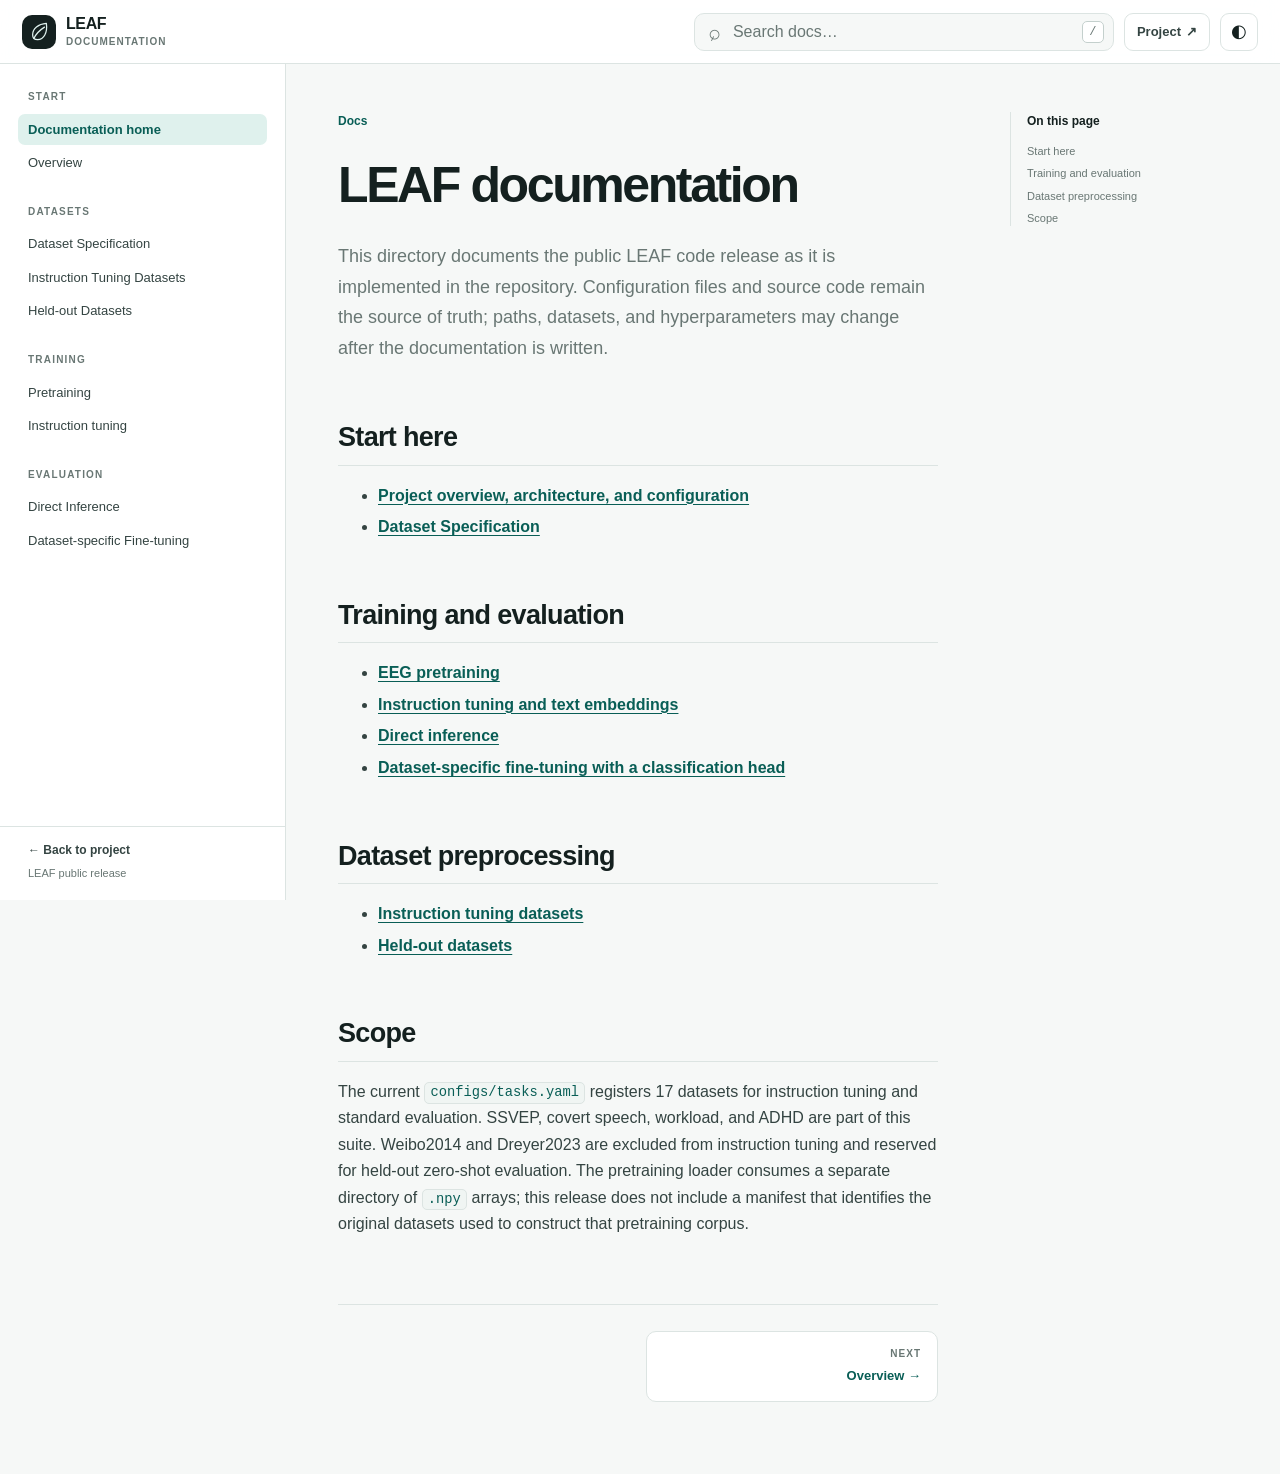
==== docs/index.html @ b7513047 "init public release" ====
<!doctype html>
<html lang="en">
<head>
  <meta charset="utf-8">
  <meta name="viewport" content="width=device-width, initial-scale=1">
  <meta name="description" content="LEAF Documentation — LEAF documentation">
  <meta name="theme-color" content="#f6f8f7">
  <title>LEAF Documentation | LEAF Docs</title>
  <link rel="icon" href="../assets/leaf-mark.svg" type="image/svg+xml">
  <link rel="stylesheet" href="assets/docs.css?v=20260825-2">
  <script>try{document.documentElement.dataset.theme=localStorage.getItem('leaf-doc-theme')||''}catch(e){}</script>
</head>
<body data-search-index="search-index.json" data-docs-home="./">
  <a class="skip-link" href="#doc-content">Skip to content</a>
  <header class="docs-header">
    <button class="sidebar-toggle" type="button" aria-expanded="false" aria-controls="docs-sidebar" aria-label="Open documentation navigation"><span></span><span></span><span></span></button>
    <a class="docs-brand" href="./" aria-label="LEAF documentation home">
      <span class="brand-mark" aria-hidden="true"><svg viewBox="0 0 40 40"><path d="M31 7C18 8 9 15 9 25c0 5 3 8 8 8 10 0 16-11 14-26Z"/><path d="M11 31c4-8 9-13 17-18"/></svg></span>
      <span><strong>LEAF</strong><small>Documentation</small></span>
    </a>
    <div class="header-actions">
      <label class="search-box"><span class="search-icon" aria-hidden="true">⌕</span><span class="sr-only">Search documentation</span><input id="doc-search" type="search" placeholder="Search docs…" autocomplete="off" aria-controls="search-results" aria-expanded="false"><kbd>/</kbd></label>
      <a class="header-link" href="../index.html">Project <span aria-hidden="true">↗</span></a>
      <button class="theme-toggle" type="button" aria-label="Toggle color theme"><span class="theme-icon" aria-hidden="true">◐</span></button>
    </div>
    <div class="search-results" id="search-results" hidden></div>
  </header>
  <div class="sidebar-backdrop" hidden></div>
  <aside class="docs-sidebar" id="docs-sidebar">
    <div class="sidebar-scroll"><section class="nav-section"><h2>Start</h2><div class="nav-items"><a href="./" aria-current="page" class="active">Documentation home</a><a href="overview.html">Overview</a></div></section><section class="nav-section"><h2>Datasets</h2><div class="nav-items"><a href="datasets/">Dataset Specification</a><a href="datasets/instruction-tuning-datasets.html">Instruction Tuning Datasets</a><a href="datasets/held-out.html">Held-out Datasets</a></div></section><section class="nav-section"><h2>Training</h2><div class="nav-items"><a href="pretraining.html">Pretraining</a><a href="instruction-tuning.html">Instruction tuning</a></div></section><section class="nav-section"><h2>Evaluation</h2><div class="nav-items"><a href="direct-inference.html">Direct Inference</a><a href="single-dataset-finetuning.html">Dataset-specific Fine-tuning</a></div></section></div>
    <footer><a href="../index.html">← Back to project</a><span>LEAF public release</span></footer>
  </aside>
  <div class="docs-layout">
    <main class="docs-main" id="doc-content">
      <nav class="breadcrumbs" aria-label="Breadcrumb"><a href="./">Docs</a></nav>
      <article class="markdown-body"><h1 id="leaf-documentation">LEAF documentation</h1>
<p>This directory documents the public LEAF code release as it is implemented in the repository. Configuration files and source code remain the source of truth; paths, datasets, and hyperparameters may change after the documentation is written.</p>
<h2 id="start-here">Start here</h2>
<ul>
<li><a href="overview.html">Project overview, architecture, and configuration</a></li>
<li><a href="datasets/">Dataset Specification</a></li>
</ul>
<h2 id="training-and-evaluation">Training and evaluation</h2>
<ul>
<li><a href="pretraining.html">EEG pretraining</a></li>
<li><a href="instruction-tuning.html">Instruction tuning and text embeddings</a></li>
<li><a href="direct-inference.html">Direct inference</a></li>
<li><a href="single-dataset-finetuning.html">Dataset-specific fine-tuning with a classification head</a></li>
</ul>
<h2 id="dataset-preprocessing">Dataset preprocessing</h2>
<ul>
<li><a href="datasets/instruction-tuning-datasets.html">Instruction tuning datasets</a></li>
<li><a href="datasets/held-out.html">Held-out datasets</a></li>
</ul>
<h2 id="scope">Scope</h2>
<p>The current <code>configs/tasks.yaml</code> registers 17 datasets for instruction tuning and standard evaluation. SSVEP, covert speech, workload, and ADHD are part of this suite. Weibo2014 and Dreyer2023 are excluded from instruction tuning and reserved for held-out zero-shot evaluation. The pretraining loader consumes a separate directory of <code>.npy</code> arrays; this release does not include a manifest that identifies the original datasets used to construct that pretraining corpus.</p>
</article>
      <nav class="page-pager" aria-label="Documentation pages"><span class="pager-spacer"></span><a class="pager-link next" href="overview.html"><span>Next</span><strong>Overview →</strong></a></nav>
    </main>
    <aside class="toc-column"><nav class="page-toc" aria-label="On this page"><h2>On this page</h2><a class="toc-level-2" href="#start-here">Start here</a><a class="toc-level-2" href="#training-and-evaluation">Training and evaluation</a><a class="toc-level-2" href="#dataset-preprocessing">Dataset preprocessing</a><a class="toc-level-2" href="#scope">Scope</a></nav></aside>
  </div>
  <script src="assets/docs.js?v=20260825-2" defer></script>
</body>
</html>
---- docs/assets/docs.css ----
:root {
  color-scheme: light;
  --page: #f6f8f7;
  --paper: #ffffff;
  --paper-soft: #f0f5f3;
  --ink: #14201f;
  --ink-soft: #344442;
  --muted: #697774;
  --line: #dce4e2;
  --line-strong: #c4d0cd;
  --accent: #127c70;
  --accent-dark: #095e56;
  --accent-pale: #dff1ed;
  --code: #10211f;
  --code-ink: #e7f2ef;
  --brand-bg: #14201f;
  --brand-ink: #dff1ed;
  --header-height: 64px;
  --sidebar-width: 286px;
  --content-width: 820px;
  --toc-width: 218px;
  --sans: Inter, ui-sans-serif, -apple-system, BlinkMacSystemFont, "Segoe UI", sans-serif;
  --mono: "SFMono-Regular", Consolas, "Liberation Mono", monospace;
  --shadow: 0 18px 60px rgba(20, 32, 31, 0.12);
}

:root[data-theme="dark"] {
  color-scheme: dark;
  --page: #111318;
  --paper: #171a20;
  --paper-soft: #20242b;
  --ink: #eef1f4;
  --ink-soft: #c7ccd3;
  --muted: #969da7;
  --line: #2d323a;
  --line-strong: #424955;
  --accent: #69aeba;
  --accent-dark: #8fc7d0;
  --accent-pale: #22343a;
  --code: #0c0f14;
  --code-ink: #dde2e8;
  --brand-bg: #242832;
  --brand-ink: #edf0f4;
  --shadow: 0 18px 60px rgba(0, 0, 0, 0.32);
}

*,
*::before,
*::after {
  box-sizing: border-box;
}

html {
  scroll-behavior: smooth;
  scroll-padding-top: calc(var(--header-height) + 22px);
}

body {
  margin: 0;
  color: var(--ink);
  background: var(--page);
  font-family: var(--sans);
  font-size: 16px;
  line-height: 1.66;
  -webkit-font-smoothing: antialiased;
  text-rendering: optimizeLegibility;
}

body.sidebar-open {
  overflow: hidden;
}

a {
  color: inherit;
  text-underline-offset: 3px;
}

button,
input {
  color: inherit;
  font: inherit;
}

button {
  cursor: pointer;
}

img {
  display: block;
  max-width: 100%;
  height: auto;
}

[hidden] {
  display: none !important;
}

.sr-only {
  position: absolute;
  overflow: hidden;
  width: 1px;
  height: 1px;
  padding: 0;
  margin: -1px;
  clip: rect(0, 0, 0, 0);
  white-space: nowrap;
  border: 0;
}

:focus-visible {
  outline: 2px solid var(--accent);
  outline-offset: 3px;
}

::selection {
  color: var(--ink);
  background: var(--accent-pale);
}

.skip-link {
  position: fixed;
  z-index: 200;
  top: -60px;
  left: 16px;
  padding: 8px 14px;
  color: #fff;
  background: #14201f;
  text-decoration: none;
}

.skip-link:focus {
  top: 10px;
}

.docs-header {
  position: fixed;
  z-index: 80;
  top: 0;
  right: 0;
  left: 0;
  display: flex;
  height: var(--header-height);
  align-items: center;
  gap: 18px;
  padding: 0 22px;
  border-bottom: 1px solid var(--line);
  background: color-mix(in srgb, var(--paper) 91%, transparent);
  backdrop-filter: blur(18px) saturate(130%);
}

.docs-brand {
  display: inline-flex;
  width: calc(var(--sidebar-width) - 22px);
  align-items: center;
  gap: 10px;
  text-decoration: none;
}

.brand-mark {
  display: grid;
  width: 34px;
  height: 34px;
  flex: 0 0 auto;
  place-items: center;
  border-radius: 10px;
  color: var(--brand-ink);
  background: var(--brand-bg);
}

.brand-mark svg {
  width: 25px;
  fill: none;
  stroke: currentColor;
  stroke-linecap: round;
  stroke-linejoin: round;
  stroke-width: 2;
}

.docs-brand > span:last-child {
  display: grid;
  line-height: 1.12;
}

.docs-brand strong {
  font-size: 16px;
  letter-spacing: -0.025em;
}

.docs-brand small {
  margin-top: 3px;
  color: var(--muted);
  font-size: 10px;
  font-weight: 700;
  letter-spacing: 0.1em;
  text-transform: uppercase;
}

.header-actions {
  display: flex;
  min-width: 0;
  flex: 1;
  align-items: center;
  justify-content: flex-end;
  gap: 10px;
}

.search-box {
  position: relative;
  display: flex;
  width: min(420px, 42vw);
  align-items: center;
}

.search-box input {
  width: 100%;
  height: 38px;
  padding: 0 44px 0 38px;
  border: 1px solid var(--line);
  border-radius: 10px;
  outline: 0;
  color: var(--ink);
  background: var(--page);
}

.search-box input:focus {
  border-color: var(--accent);
  box-shadow: 0 0 0 3px color-mix(in srgb, var(--accent) 14%, transparent);
}

.search-box input::placeholder {
  color: var(--muted);
}

.search-icon {
  position: absolute;
  z-index: 1;
  left: 13px;
  color: var(--muted);
  font-size: 21px;
  line-height: 1;
  transform: rotate(-18deg);
}

.search-box kbd {
  position: absolute;
  right: 10px;
  display: grid;
  width: 22px;
  height: 22px;
  place-items: center;
  border: 1px solid var(--line-strong);
  border-radius: 5px;
  color: var(--muted);
  background: var(--paper);
  font: 12px var(--mono);
}

.header-link,
.theme-toggle {
  display: inline-flex;
  height: 38px;
  align-items: center;
  justify-content: center;
  border: 1px solid var(--line);
  border-radius: 9px;
  background: var(--paper);
  text-decoration: none;
}

.header-link {
  gap: 5px;
  padding: 0 12px;
  color: var(--ink-soft);
  font-size: 13px;
  font-weight: 650;
}

.theme-toggle {
  width: 38px;
  padding: 0;
}

.theme-icon {
  font-size: 18px;
}

.sidebar-toggle {
  display: none;
  width: 38px;
  height: 38px;
  padding: 9px;
  border: 0;
  background: transparent;
}

.sidebar-toggle span {
  display: block;
  height: 2px;
  margin: 4px 0;
  border-radius: 4px;
  background: var(--ink);
}

.search-results {
  position: absolute;
  z-index: 120;
  top: 54px;
  right: 126px;
  width: min(560px, calc(100vw - 32px));
  max-height: min(620px, calc(100vh - 84px));
  overflow: auto;
  padding: 8px;
  border: 1px solid var(--line);
  border-radius: 12px;
  background: var(--paper);
  box-shadow: var(--shadow);
}

.search-result {
  display: block;
  padding: 11px 12px;
  border-radius: 8px;
  text-decoration: none;
}

.search-result:hover,
.search-result:focus-visible {
  background: var(--paper-soft);
}

.search-result span {
  display: block;
  margin-bottom: 2px;
  color: var(--accent);
  font-size: 11px;
  font-weight: 750;
  letter-spacing: 0.08em;
  text-transform: uppercase;
}

.search-result strong {
  display: block;
  font-size: 15px;
}

.search-result p,
.search-empty {
  margin: 3px 0 0;
  color: var(--muted);
  font-size: 12px;
  line-height: 1.45;
}

.search-empty {
  padding: 18px;
  text-align: center;
}

.docs-sidebar {
  position: fixed;
  z-index: 50;
  top: var(--header-height);
  bottom: 0;
  left: 0;
  display: flex;
  width: var(--sidebar-width);
  flex-direction: column;
  border-right: 1px solid var(--line);
  background: var(--paper);
}

.sidebar-scroll {
  overflow-y: auto;
  flex: 1;
  padding: 25px 18px 32px;
}

.nav-section + .nav-section {
  margin-top: 25px;
}

.nav-section h2 {
  margin: 0 10px 8px;
  color: var(--muted);
  font-size: 10px;
  font-weight: 800;
  letter-spacing: 0.12em;
  text-transform: uppercase;
}

.nav-items {
  display: grid;
  gap: 2px;
}

.nav-items a {
  position: relative;
  padding: 7px 10px;
  border-radius: 7px;
  color: var(--ink-soft);
  font-size: 13px;
  font-weight: 520;
  line-height: 1.35;
  text-decoration: none;
}

.nav-items a:hover {
  color: var(--ink);
  background: var(--paper-soft);
}

.nav-items a.active {
  color: var(--accent-dark);
  background: var(--accent-pale);
  font-weight: 720;
}

.docs-sidebar footer {
  display: grid;
  gap: 3px;
  padding: 14px 28px 18px;
  border-top: 1px solid var(--line);
  color: var(--muted);
  font-size: 11px;
}

.docs-sidebar footer a {
  color: var(--ink-soft);
  font-size: 12px;
  font-weight: 650;
  text-decoration: none;
}

.docs-layout {
  display: grid;
  min-height: 100vh;
  grid-template-columns: minmax(0, var(--content-width)) var(--toc-width);
  justify-content: center;
  gap: 72px;
  margin-left: var(--sidebar-width);
  padding: calc(var(--header-height) + 48px) 52px 72px;
}

.docs-main {
  min-width: 0;
}

.breadcrumbs {
  display: flex;
  align-items: center;
  gap: 9px;
  margin-bottom: 22px;
  color: var(--muted);
  font-size: 12px;
  font-weight: 620;
}

.breadcrumbs a {
  color: var(--accent-dark);
  text-decoration: none;
}

.toc-column {
  min-width: 0;
}

.page-toc {
  position: sticky;
  top: calc(var(--header-height) + 38px);
  display: grid;
  max-height: calc(100vh - var(--header-height) - 72px);
  overflow-y: auto;
  gap: 7px;
  padding-left: 16px;
  border-left: 1px solid var(--line);
}

.page-toc h2 {
  margin: 0 0 5px;
  color: var(--ink);
  font-size: 12px;
  font-weight: 750;
}

.page-toc a {
  color: var(--muted);
  font-size: 11px;
  line-height: 1.4;
  text-decoration: none;
}

.page-toc a:hover,
.page-toc a.active {
  color: var(--accent-dark);
}

.page-toc .toc-level-3 {
  padding-left: 11px;
}

.markdown-body {
  color: var(--ink-soft);
}

.markdown-body > :first-child {
  margin-top: 0;
}

.markdown-body h1,
.markdown-body h2,
.markdown-body h3,
.markdown-body h4 {
  position: relative;
  color: var(--ink);
  font-weight: 760;
  line-height: 1.24;
  letter-spacing: -0.025em;
}

.markdown-body h1 {
  margin: 0 0 25px;
  font-size: clamp(34px, 5vw, 50px);
  letter-spacing: -0.048em;
}

.markdown-body h1 + p {
  color: var(--muted);
  font-size: 18px;
  line-height: 1.7;
}

.markdown-body h2 {
  margin: 52px 0 17px;
  padding-top: 6px;
  padding-bottom: 10px;
  border-bottom: 1px solid var(--line);
  font-size: 27px;
}

.markdown-body h3 {
  margin: 34px 0 12px;
  font-size: 20px;
}

.markdown-body h4 {
  margin: 25px 0 10px;
  font-size: 16px;
}

.heading-anchor {
  position: absolute;
  left: -24px;
  opacity: 0;
  color: var(--accent);
  font-weight: 500;
  text-decoration: none;
  transition: opacity 150ms ease;
}

.markdown-body h2:hover .heading-anchor,
.markdown-body h3:hover .heading-anchor,
.heading-anchor:focus-visible {
  opacity: 1;
}

.markdown-body p,
.markdown-body ul,
.markdown-body ol {
  margin: 0 0 18px;
}

.markdown-body li + li {
  margin-top: 5px;
}

.markdown-body a {
  color: var(--accent-dark);
  font-weight: 560;
}

.markdown-body strong {
  color: var(--ink);
}

.markdown-body img {
  margin: 27px auto;
  border: 1px solid var(--line);
  border-radius: 12px;
  background: #fff;
  box-shadow: 0 15px 45px rgba(20, 32, 31, 0.08);
}

.markdown-body blockquote {
  margin: 24px 0;
  padding: 13px 18px;
  border-left: 3px solid var(--accent);
  color: var(--ink-soft);
  background: var(--paper-soft);
}

.markdown-body blockquote > :last-child {
  margin-bottom: 0;
}

.markdown-body :not(pre) > code {
  padding: 0.16em 0.38em;
  border: 1px solid var(--line);
  border-radius: 5px;
  color: var(--accent-dark);
  background: var(--paper-soft);
  font: 0.86em var(--mono);
  overflow-wrap: anywhere;
}

.code-block {
  position: relative;
}

.markdown-body pre {
  overflow-x: auto;
  margin: 22px 0;
  padding: 18px 19px;
  border: 1px solid color-mix(in srgb, var(--line-strong) 55%, transparent);
  border-radius: 10px;
  color: var(--code-ink);
  background: var(--code);
  font: 13px/1.65 var(--mono);
}

.markdown-body pre code {
  font: inherit;
}

.copy-code {
  position: absolute;
  z-index: 2;
  top: 8px;
  right: 8px;
  padding: 4px 8px;
  border: 1px solid rgba(255, 255, 255, 0.18);
  border-radius: 6px;
  color: #b9cac6;
  background: rgba(255, 255, 255, 0.08);
  font-size: 10px;
  opacity: 0;
  transition: opacity 150ms ease;
}

.code-block:hover .copy-code,
.copy-code:focus-visible {
  opacity: 1;
}

.table-wrap {
  overflow-x: auto;
  margin: 22px 0 28px;
  border: 1px solid var(--line);
  border-radius: 10px;
  background: var(--paper);
}

.markdown-body table {
  width: 100%;
  border-collapse: collapse;
  font-size: 13px;
}

.markdown-body th,
.markdown-body td {
  padding: 10px 13px;
  border-bottom: 1px solid var(--line);
  text-align: left;
  vertical-align: top;
}

.markdown-body th {
  color: var(--ink);
  background: var(--paper-soft);
  font-weight: 720;
}

.markdown-body tr:last-child td {
  border-bottom: 0;
}

.page-pager {
  display: grid;
  grid-template-columns: 1fr 1fr;
  gap: 16px;
  margin-top: 66px;
  padding-top: 26px;
  border-top: 1px solid var(--line);
}

.pager-link {
  display: grid;
  gap: 3px;
  padding: 14px 16px;
  border: 1px solid var(--line);
  border-radius: 10px;
  background: var(--paper);
  text-decoration: none;
}

.pager-link:hover {
  border-color: var(--accent);
}

.pager-link.next {
  text-align: right;
}

.pager-link span {
  color: var(--muted);
  font-size: 10px;
  font-weight: 750;
  letter-spacing: 0.1em;
  text-transform: uppercase;
}

.pager-link strong {
  color: var(--accent-dark);
  font-size: 13px;
}

.sidebar-backdrop {
  position: fixed;
  z-index: 45;
  inset: var(--header-height) 0 0;
  background: rgba(7, 15, 14, 0.48);
  backdrop-filter: blur(2px);
}

@media (max-width: 1180px) {
  .docs-layout {
    display: block;
    max-width: calc(var(--content-width) + 104px);
    margin-left: var(--sidebar-width);
    padding-inline: 52px;
  }

  .toc-column {
    display: none;
  }
}

@media (max-width: 820px) {
  .docs-header {
    gap: 8px;
    padding: 0 12px;
  }

  .sidebar-toggle {
    display: block;
  }

  .docs-brand {
    width: auto;
  }

  .docs-brand small,
  .header-link,
  .search-box kbd {
    display: none;
  }

  .search-box {
    width: min(330px, 46vw);
  }

  .search-box input {
    padding-right: 12px;
  }

  .search-results {
    right: 12px;
  }

  .docs-sidebar {
    transform: translateX(-102%);
    box-shadow: var(--shadow);
    transition: transform 180ms ease;
  }

  body.sidebar-open .docs-sidebar {
    transform: translateX(0);
  }

  .docs-layout {
    max-width: 100%;
    margin-left: 0;
    padding: calc(var(--header-height) + 35px) 24px 54px;
  }

  .heading-anchor {
    display: none;
  }
}

@media (max-width: 520px) {
  .docs-brand > span:last-child {
    display: none;
  }

  .search-box {
    width: 100%;
  }

  .markdown-body h1 {
    font-size: 35px;
  }

  .markdown-body h2 {
    font-size: 24px;
  }

  .docs-layout {
    padding-inline: 18px;
  }

  .page-pager {
    grid-template-columns: 1fr;
  }

  .pager-spacer {
    display: none;
  }
}

@media print {
  .docs-header,
  .docs-sidebar,
  .toc-column,
  .page-pager,
  .breadcrumbs {
    display: none !important;
  }

  .docs-layout {
    display: block;
    margin: 0;
    padding: 0;
  }

  .markdown-body {
    color: #000;
  }
}
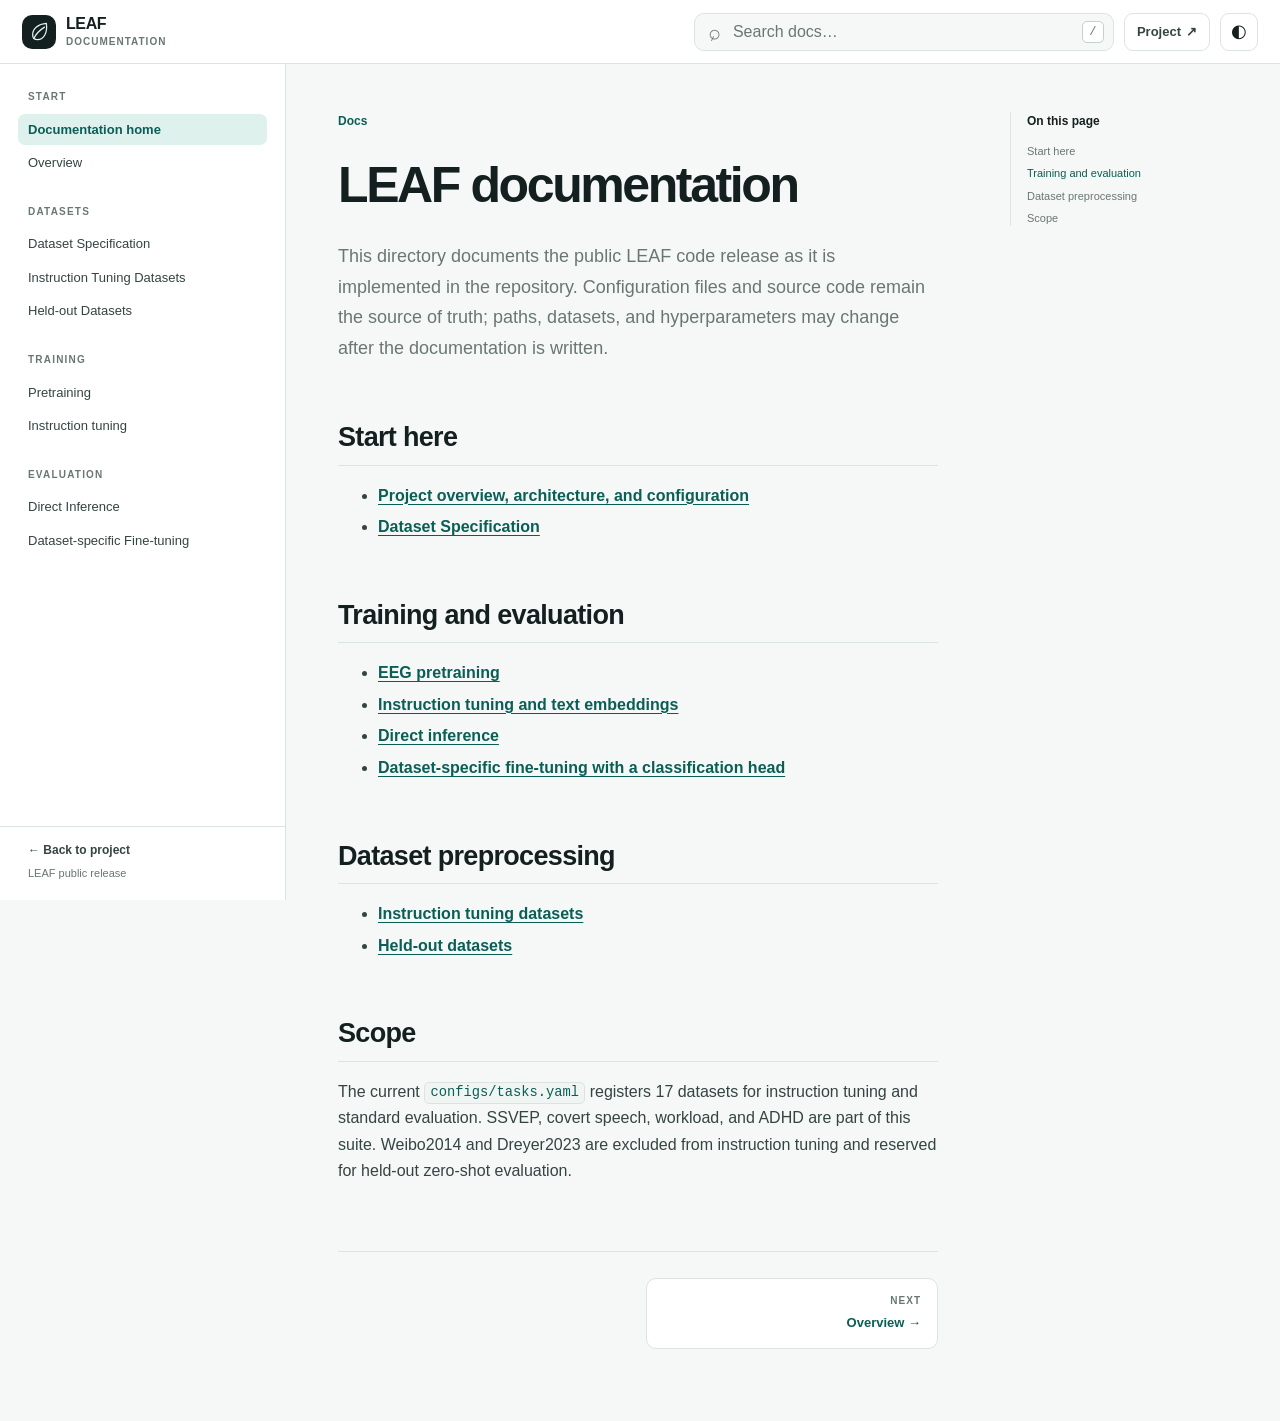
==== commit 389043be: "update doc" ====
--- a/docs/index.html
+++ b/docs/index.html
@@ -7,8 +7,8 @@
   <meta name="theme-color" content="#f6f8f7">
   <title>LEAF Documentation | LEAF Docs</title>
   <link rel="icon" href="../assets/leaf-mark.svg" type="image/svg+xml">
-  <link rel="stylesheet" href="assets/docs.css?v=20260825-2">
-  <script>try{document.documentElement.dataset.theme=localStorage.getItem('leaf-doc-theme')||''}catch(e){}</script>
+  <link rel="stylesheet" href="assets/docs.css?v=20260825-4">
+  <script>try{document.documentElement.dataset.theme=localStorage.getItem('leaf-doc-theme-v2')||'light'}catch(e){document.documentElement.dataset.theme='light'}</script>
 </head>
 <body data-search-index="search-index.json" data-docs-home="./">
   <a class="skip-link" href="#doc-content">Skip to content</a>
@@ -53,12 +53,12 @@
 <li><a href="datasets/held-out.html">Held-out datasets</a></li>
 </ul>
 <h2 id="scope">Scope</h2>
-<p>The current <code>configs/tasks.yaml</code> registers 17 datasets for instruction tuning and standard evaluation. SSVEP, covert speech, workload, and ADHD are part of this suite. Weibo2014 and Dreyer2023 are excluded from instruction tuning and reserved for held-out zero-shot evaluation. The pretraining loader consumes a separate directory of <code>.npy</code> arrays; this release does not include a manifest that identifies the original datasets used to construct that pretraining corpus.</p>
+<p>The current <code>configs/tasks.yaml</code> registers 17 datasets for instruction tuning and standard evaluation. SSVEP, covert speech, workload, and ADHD are part of this suite. Weibo2014 and Dreyer2023 are excluded from instruction tuning and reserved for held-out zero-shot evaluation.</p>
 </article>
       <nav class="page-pager" aria-label="Documentation pages"><span class="pager-spacer"></span><a class="pager-link next" href="overview.html"><span>Next</span><strong>Overview →</strong></a></nav>
     </main>
     <aside class="toc-column"><nav class="page-toc" aria-label="On this page"><h2>On this page</h2><a class="toc-level-2" href="#start-here">Start here</a><a class="toc-level-2" href="#training-and-evaluation">Training and evaluation</a><a class="toc-level-2" href="#dataset-preprocessing">Dataset preprocessing</a><a class="toc-level-2" href="#scope">Scope</a></nav></aside>
   </div>
-  <script src="assets/docs.js?v=20260825-2" defer></script>
+  <script src="assets/docs.js?v=20260825-4" defer></script>
 </body>
 </html>
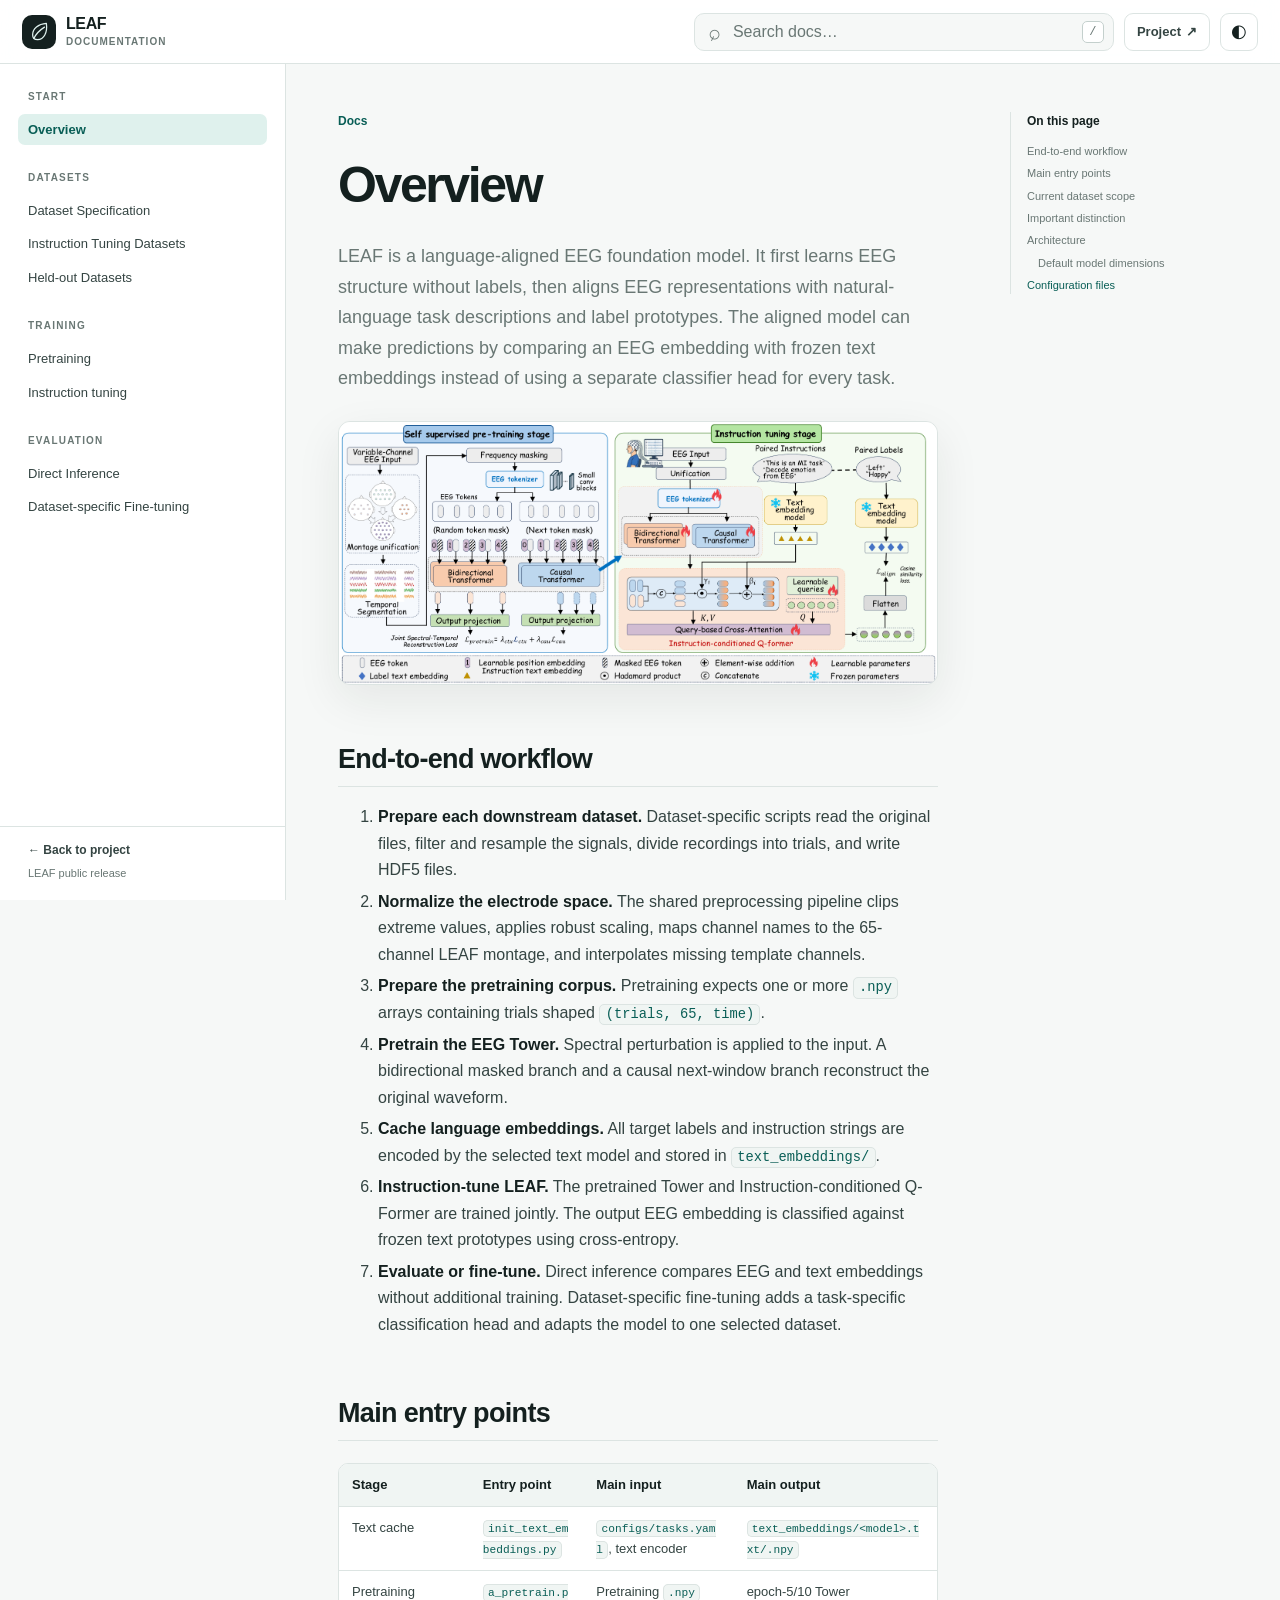
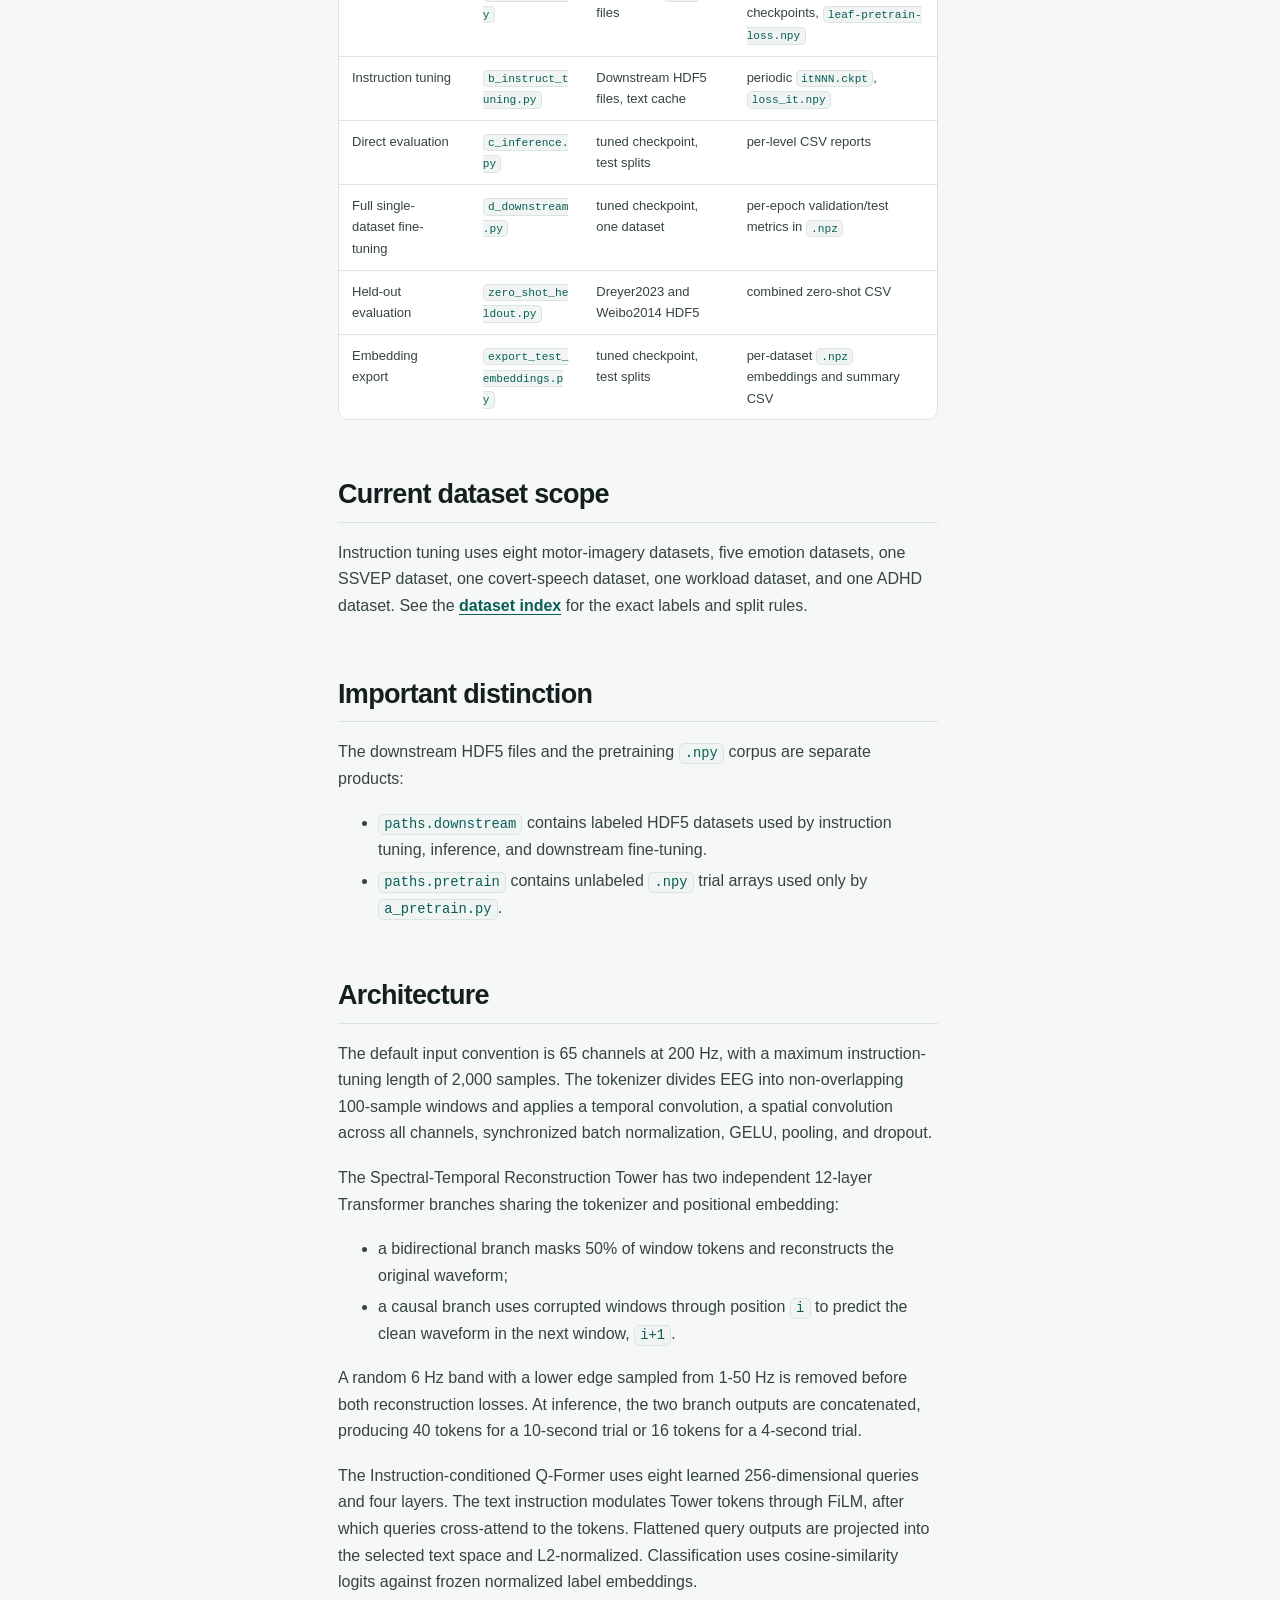
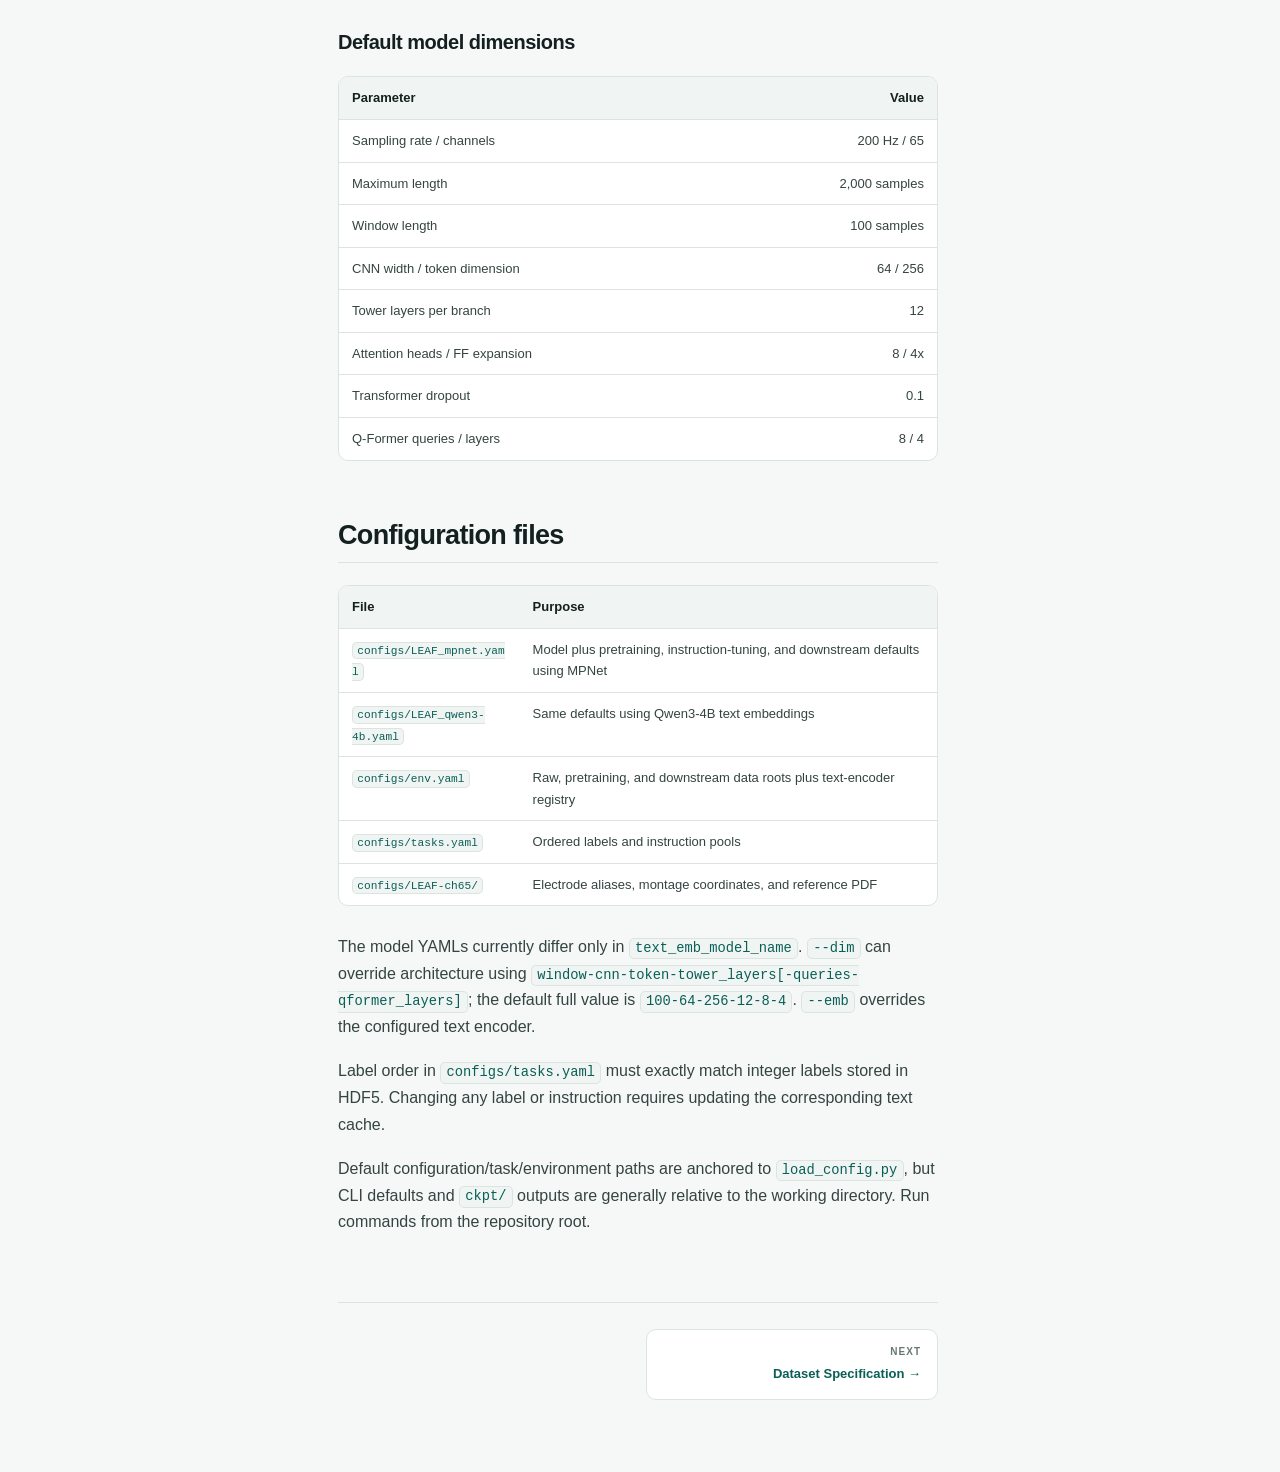
==== commit 0df20c29: "update doc" ====
--- a/docs/index.html
+++ b/docs/index.html
@@ -3,9 +3,9 @@
 <head>
   <meta charset="utf-8">
   <meta name="viewport" content="width=device-width, initial-scale=1">
-  <meta name="description" content="LEAF Documentation — LEAF documentation">
+  <meta name="description" content="Overview — LEAF documentation">
   <meta name="theme-color" content="#f6f8f7">
-  <title>LEAF Documentation | LEAF Docs</title>
+  <title>Overview | LEAF Docs</title>
   <link rel="icon" href="../assets/leaf-mark.svg" type="image/svg+xml">
   <link rel="stylesheet" href="assets/docs.css?v=20260825-4">
   <script>try{document.documentElement.dataset.theme=localStorage.getItem('leaf-doc-theme-v2')||'light'}catch(e){document.documentElement.dataset.theme='light'}</script>
@@ -27,37 +27,178 @@
   </header>
   <div class="sidebar-backdrop" hidden></div>
   <aside class="docs-sidebar" id="docs-sidebar">
-    <div class="sidebar-scroll"><section class="nav-section"><h2>Start</h2><div class="nav-items"><a href="./" aria-current="page" class="active">Documentation home</a><a href="overview.html">Overview</a></div></section><section class="nav-section"><h2>Datasets</h2><div class="nav-items"><a href="datasets/">Dataset Specification</a><a href="datasets/instruction-tuning-datasets.html">Instruction Tuning Datasets</a><a href="datasets/held-out.html">Held-out Datasets</a></div></section><section class="nav-section"><h2>Training</h2><div class="nav-items"><a href="pretraining.html">Pretraining</a><a href="instruction-tuning.html">Instruction tuning</a></div></section><section class="nav-section"><h2>Evaluation</h2><div class="nav-items"><a href="direct-inference.html">Direct Inference</a><a href="single-dataset-finetuning.html">Dataset-specific Fine-tuning</a></div></section></div>
+    <div class="sidebar-scroll"><section class="nav-section"><h2>Start</h2><div class="nav-items"><a href="./" aria-current="page" class="active">Overview</a></div></section><section class="nav-section"><h2>Datasets</h2><div class="nav-items"><a href="datasets/">Dataset Specification</a><a href="datasets/instruction-tuning-datasets.html">Instruction Tuning Datasets</a><a href="datasets/held-out.html">Held-out Datasets</a></div></section><section class="nav-section"><h2>Training</h2><div class="nav-items"><a href="pretraining.html">Pretraining</a><a href="instruction-tuning.html">Instruction tuning</a></div></section><section class="nav-section"><h2>Evaluation</h2><div class="nav-items"><a href="direct-inference.html">Direct Inference</a><a href="single-dataset-finetuning.html">Dataset-specific Fine-tuning</a></div></section></div>
     <footer><a href="../index.html">← Back to project</a><span>LEAF public release</span></footer>
   </aside>
   <div class="docs-layout">
     <main class="docs-main" id="doc-content">
       <nav class="breadcrumbs" aria-label="Breadcrumb"><a href="./">Docs</a></nav>
-      <article class="markdown-body"><h1 id="leaf-documentation">LEAF documentation</h1>
-<p>This directory documents the public LEAF code release as it is implemented in the repository. Configuration files and source code remain the source of truth; paths, datasets, and hyperparameters may change after the documentation is written.</p>
-<h2 id="start-here">Start here</h2>
+      <article class="markdown-body"><h1 id="overview">Overview</h1>
+<p>LEAF is a language-aligned EEG foundation model. It first learns EEG structure without labels, then aligns EEG representations with natural-language task descriptions and label prototypes. The aligned model can make predictions by comparing an EEG embedding with frozen text embeddings instead of using a separate classifier head for every task.</p>
+<p><img src="assets/leaf-architecture.png" alt="LEAF architecture" /></p>
+<h2 id="end-to-end-workflow">End-to-end workflow</h2>
+<ol type="1">
+<li><strong>Prepare each downstream dataset.</strong> Dataset-specific scripts read the original files, filter and resample the signals, divide recordings into trials, and write HDF5 files.</li>
+<li><strong>Normalize the electrode space.</strong> The shared preprocessing pipeline clips extreme values, applies robust scaling, maps channel names to the 65-channel LEAF montage, and interpolates missing template channels.</li>
+<li><strong>Prepare the pretraining corpus.</strong> Pretraining expects one or more <code>.npy</code> arrays containing trials shaped <code>(trials, 65, time)</code>.</li>
+<li><strong>Pretrain the EEG Tower.</strong> Spectral perturbation is applied to the input. A bidirectional masked branch and a causal next-window branch reconstruct the original waveform.</li>
+<li><strong>Cache language embeddings.</strong> All target labels and instruction strings are encoded by the selected text model and stored in <code>text_embeddings/</code>.</li>
+<li><strong>Instruction-tune LEAF.</strong> The pretrained Tower and Instruction-conditioned Q-Former are trained jointly. The output EEG embedding is classified against frozen text prototypes using cross-entropy.</li>
+<li><strong>Evaluate or fine-tune.</strong> Direct inference compares EEG and text embeddings without additional training. Dataset-specific fine-tuning adds a task-specific classification head and adapts the model to one selected dataset.</li>
+</ol>
+<h2 id="main-entry-points">Main entry points</h2>
+<table>
+<thead>
+<tr>
+<th>Stage</th>
+<th>Entry point</th>
+<th>Main input</th>
+<th>Main output</th>
+</tr>
+</thead>
+<tbody>
+<tr>
+<td>Text cache</td>
+<td><code>init_text_embeddings.py</code></td>
+<td><code>configs/tasks.yaml</code>, text encoder</td>
+<td><code>text_embeddings/&lt;model&gt;.txt/.npy</code></td>
+</tr>
+<tr>
+<td>Pretraining</td>
+<td><code>a_pretrain.py</code></td>
+<td>Pretraining <code>.npy</code> files</td>
+<td>epoch-5/10 Tower checkpoints, <code>leaf-pretrain-loss.npy</code></td>
+</tr>
+<tr>
+<td>Instruction tuning</td>
+<td><code>b_instruct_tuning.py</code></td>
+<td>Downstream HDF5 files, text cache</td>
+<td>periodic <code>itNNN.ckpt</code>, <code>loss_it.npy</code></td>
+</tr>
+<tr>
+<td>Direct evaluation</td>
+<td><code>c_inference.py</code></td>
+<td>tuned checkpoint, test splits</td>
+<td>per-level CSV reports</td>
+</tr>
+<tr>
+<td>Full single-dataset fine-tuning</td>
+<td><code>d_downstream.py</code></td>
+<td>tuned checkpoint, one dataset</td>
+<td>per-epoch validation/test metrics in <code>.npz</code></td>
+</tr>
+<tr>
+<td>Held-out evaluation</td>
+<td><code>zero_shot_heldout.py</code></td>
+<td>Dreyer2023 and Weibo2014 HDF5</td>
+<td>combined zero-shot CSV</td>
+</tr>
+<tr>
+<td>Embedding export</td>
+<td><code>export_test_embeddings.py</code></td>
+<td>tuned checkpoint, test splits</td>
+<td>per-dataset <code>.npz</code> embeddings and summary CSV</td>
+</tr>
+</tbody>
+</table>
+<h2 id="current-dataset-scope">Current dataset scope</h2>
+<p>Instruction tuning uses eight motor-imagery datasets, five emotion datasets, one SSVEP dataset, one covert-speech dataset, one workload dataset, and one ADHD dataset. See the <a href="datasets/">dataset index</a> for the exact labels and split rules.</p>
+<h2 id="important-distinction">Important distinction</h2>
+<p>The downstream HDF5 files and the pretraining <code>.npy</code> corpus are separate products:</p>
 <ul>
-<li><a href="overview.html">Project overview, architecture, and configuration</a></li>
-<li><a href="datasets/">Dataset Specification</a></li>
+<li><code>paths.downstream</code> contains labeled HDF5 datasets used by instruction tuning, inference, and downstream fine-tuning.</li>
+<li><code>paths.pretrain</code> contains unlabeled <code>.npy</code> trial arrays used only by <code>a_pretrain.py</code>.</li>
 </ul>
-<h2 id="training-and-evaluation">Training and evaluation</h2>
+<h2 id="architecture">Architecture</h2>
+<p>The default input convention is 65 channels at 200 Hz, with a maximum instruction-tuning length of 2,000 samples. The tokenizer divides EEG into non-overlapping 100-sample windows and applies a temporal convolution, a spatial convolution across all channels, synchronized batch normalization, GELU, pooling, and dropout.</p>
+<p>The Spectral-Temporal Reconstruction Tower has two independent 12-layer Transformer branches sharing the tokenizer and positional embedding:</p>
 <ul>
-<li><a href="pretraining.html">EEG pretraining</a></li>
-<li><a href="instruction-tuning.html">Instruction tuning and text embeddings</a></li>
-<li><a href="direct-inference.html">Direct inference</a></li>
-<li><a href="single-dataset-finetuning.html">Dataset-specific fine-tuning with a classification head</a></li>
+<li>a bidirectional branch masks 50% of window tokens and reconstructs the original waveform;</li>
+<li>a causal branch uses corrupted windows through position <code>i</code> to predict the clean waveform in the next window, <code>i+1</code>.</li>
 </ul>
-<h2 id="dataset-preprocessing">Dataset preprocessing</h2>
-<ul>
-<li><a href="datasets/instruction-tuning-datasets.html">Instruction tuning datasets</a></li>
-<li><a href="datasets/held-out.html">Held-out datasets</a></li>
-</ul>
-<h2 id="scope">Scope</h2>
-<p>The current <code>configs/tasks.yaml</code> registers 17 datasets for instruction tuning and standard evaluation. SSVEP, covert speech, workload, and ADHD are part of this suite. Weibo2014 and Dreyer2023 are excluded from instruction tuning and reserved for held-out zero-shot evaluation.</p>
+<p>A random 6 Hz band with a lower edge sampled from 1-50 Hz is removed before both reconstruction losses. At inference, the two branch outputs are concatenated, producing 40 tokens for a 10-second trial or 16 tokens for a 4-second trial.</p>
+<p>The Instruction-conditioned Q-Former uses eight learned 256-dimensional queries and four layers. The text instruction modulates Tower tokens through FiLM, after which queries cross-attend to the tokens. Flattened query outputs are projected into the selected text space and L2-normalized. Classification uses cosine-similarity logits against frozen normalized label embeddings.</p>
+<h3 id="default-model-dimensions">Default model dimensions</h3>
+<table>
+<thead>
+<tr>
+<th>Parameter</th>
+<th style="text-align: right;">Value</th>
+</tr>
+</thead>
+<tbody>
+<tr>
+<td>Sampling rate / channels</td>
+<td style="text-align: right;">200 Hz / 65</td>
+</tr>
+<tr>
+<td>Maximum length</td>
+<td style="text-align: right;">2,000 samples</td>
+</tr>
+<tr>
+<td>Window length</td>
+<td style="text-align: right;">100 samples</td>
+</tr>
+<tr>
+<td>CNN width / token dimension</td>
+<td style="text-align: right;">64 / 256</td>
+</tr>
+<tr>
+<td>Tower layers per branch</td>
+<td style="text-align: right;">12</td>
+</tr>
+<tr>
+<td>Attention heads / FF expansion</td>
+<td style="text-align: right;">8 / 4x</td>
+</tr>
+<tr>
+<td>Transformer dropout</td>
+<td style="text-align: right;">0.1</td>
+</tr>
+<tr>
+<td>Q-Former queries / layers</td>
+<td style="text-align: right;">8 / 4</td>
+</tr>
+</tbody>
+</table>
+<h2 id="configuration-files">Configuration files</h2>
+<table>
+<thead>
+<tr>
+<th>File</th>
+<th>Purpose</th>
+</tr>
+</thead>
+<tbody>
+<tr>
+<td><code>configs/LEAF_mpnet.yaml</code></td>
+<td>Model plus pretraining, instruction-tuning, and downstream defaults using MPNet</td>
+</tr>
+<tr>
+<td><code>configs/LEAF_qwen3-4b.yaml</code></td>
+<td>Same defaults using Qwen3-4B text embeddings</td>
+</tr>
+<tr>
+<td><code>configs/env.yaml</code></td>
+<td>Raw, pretraining, and downstream data roots plus text-encoder registry</td>
+</tr>
+<tr>
+<td><code>configs/tasks.yaml</code></td>
+<td>Ordered labels and instruction pools</td>
+</tr>
+<tr>
+<td><code>configs/LEAF-ch65/</code></td>
+<td>Electrode aliases, montage coordinates, and reference PDF</td>
+</tr>
+</tbody>
+</table>
+<p>The model YAMLs currently differ only in <code>text_emb_model_name</code>. <code>--dim</code> can override architecture using <code>window-cnn-token-tower_layers[-queries-qformer_layers]</code>; the default full value is <code>100-64-256-12-8-4</code>. <code>--emb</code> overrides the configured text encoder.</p>
+<p>Label order in <code>configs/tasks.yaml</code> must exactly match integer labels stored in HDF5. Changing any label or instruction requires updating the corresponding text cache.</p>
+<p>Default configuration/task/environment paths are anchored to <code>load_config.py</code>, but CLI defaults and <code>ckpt/</code> outputs are generally relative to the working directory. Run commands from the repository root.</p>
 </article>
-      <nav class="page-pager" aria-label="Documentation pages"><span class="pager-spacer"></span><a class="pager-link next" href="overview.html"><span>Next</span><strong>Overview →</strong></a></nav>
+      <nav class="page-pager" aria-label="Documentation pages"><span class="pager-spacer"></span><a class="pager-link next" href="datasets/"><span>Next</span><strong>Dataset Specification →</strong></a></nav>
     </main>
-    <aside class="toc-column"><nav class="page-toc" aria-label="On this page"><h2>On this page</h2><a class="toc-level-2" href="#start-here">Start here</a><a class="toc-level-2" href="#training-and-evaluation">Training and evaluation</a><a class="toc-level-2" href="#dataset-preprocessing">Dataset preprocessing</a><a class="toc-level-2" href="#scope">Scope</a></nav></aside>
+    <aside class="toc-column"><nav class="page-toc" aria-label="On this page"><h2>On this page</h2><a class="toc-level-2" href="#end-to-end-workflow">End-to-end workflow</a><a class="toc-level-2" href="#main-entry-points">Main entry points</a><a class="toc-level-2" href="#current-dataset-scope">Current dataset scope</a><a class="toc-level-2" href="#important-distinction">Important distinction</a><a class="toc-level-2" href="#architecture">Architecture</a><a class="toc-level-3" href="#default-model-dimensions">Default model dimensions</a><a class="toc-level-2" href="#configuration-files">Configuration files</a></nav></aside>
   </div>
   <script src="assets/docs.js?v=20260825-4" defer></script>
 </body>
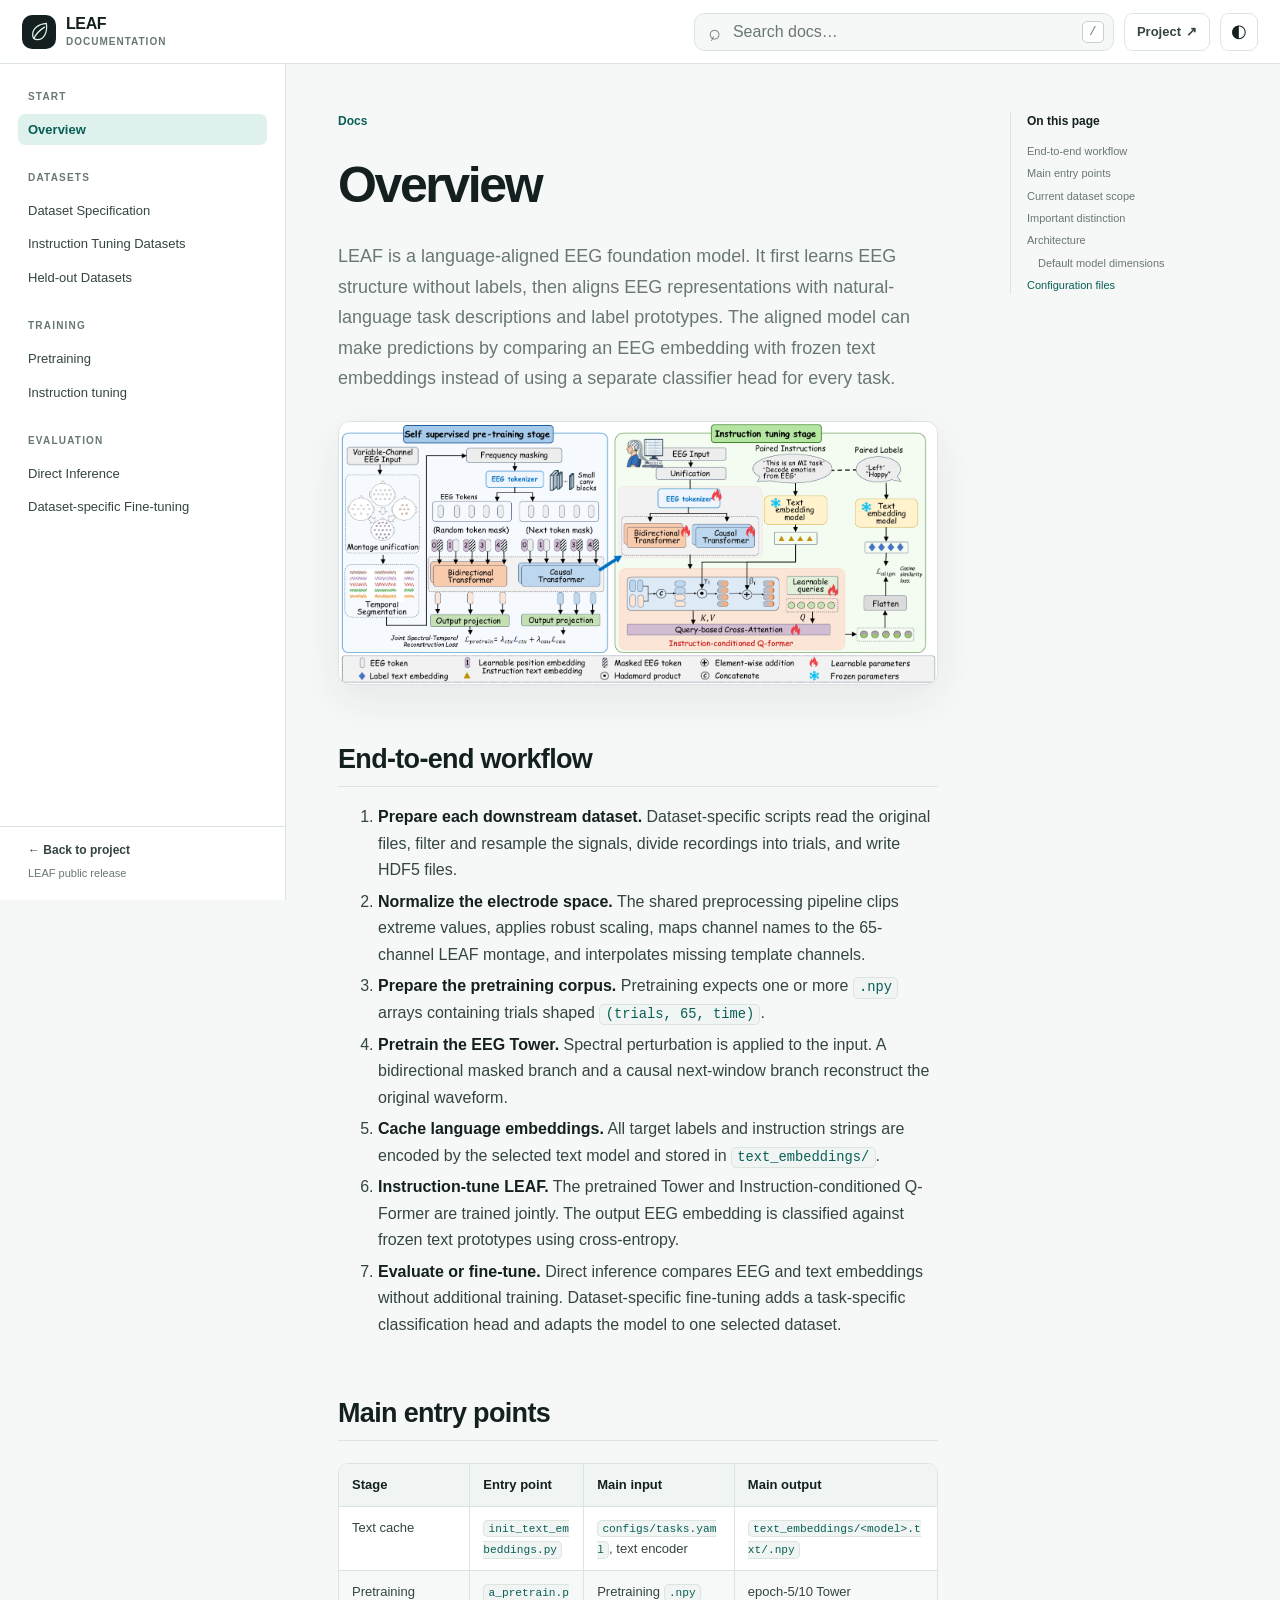
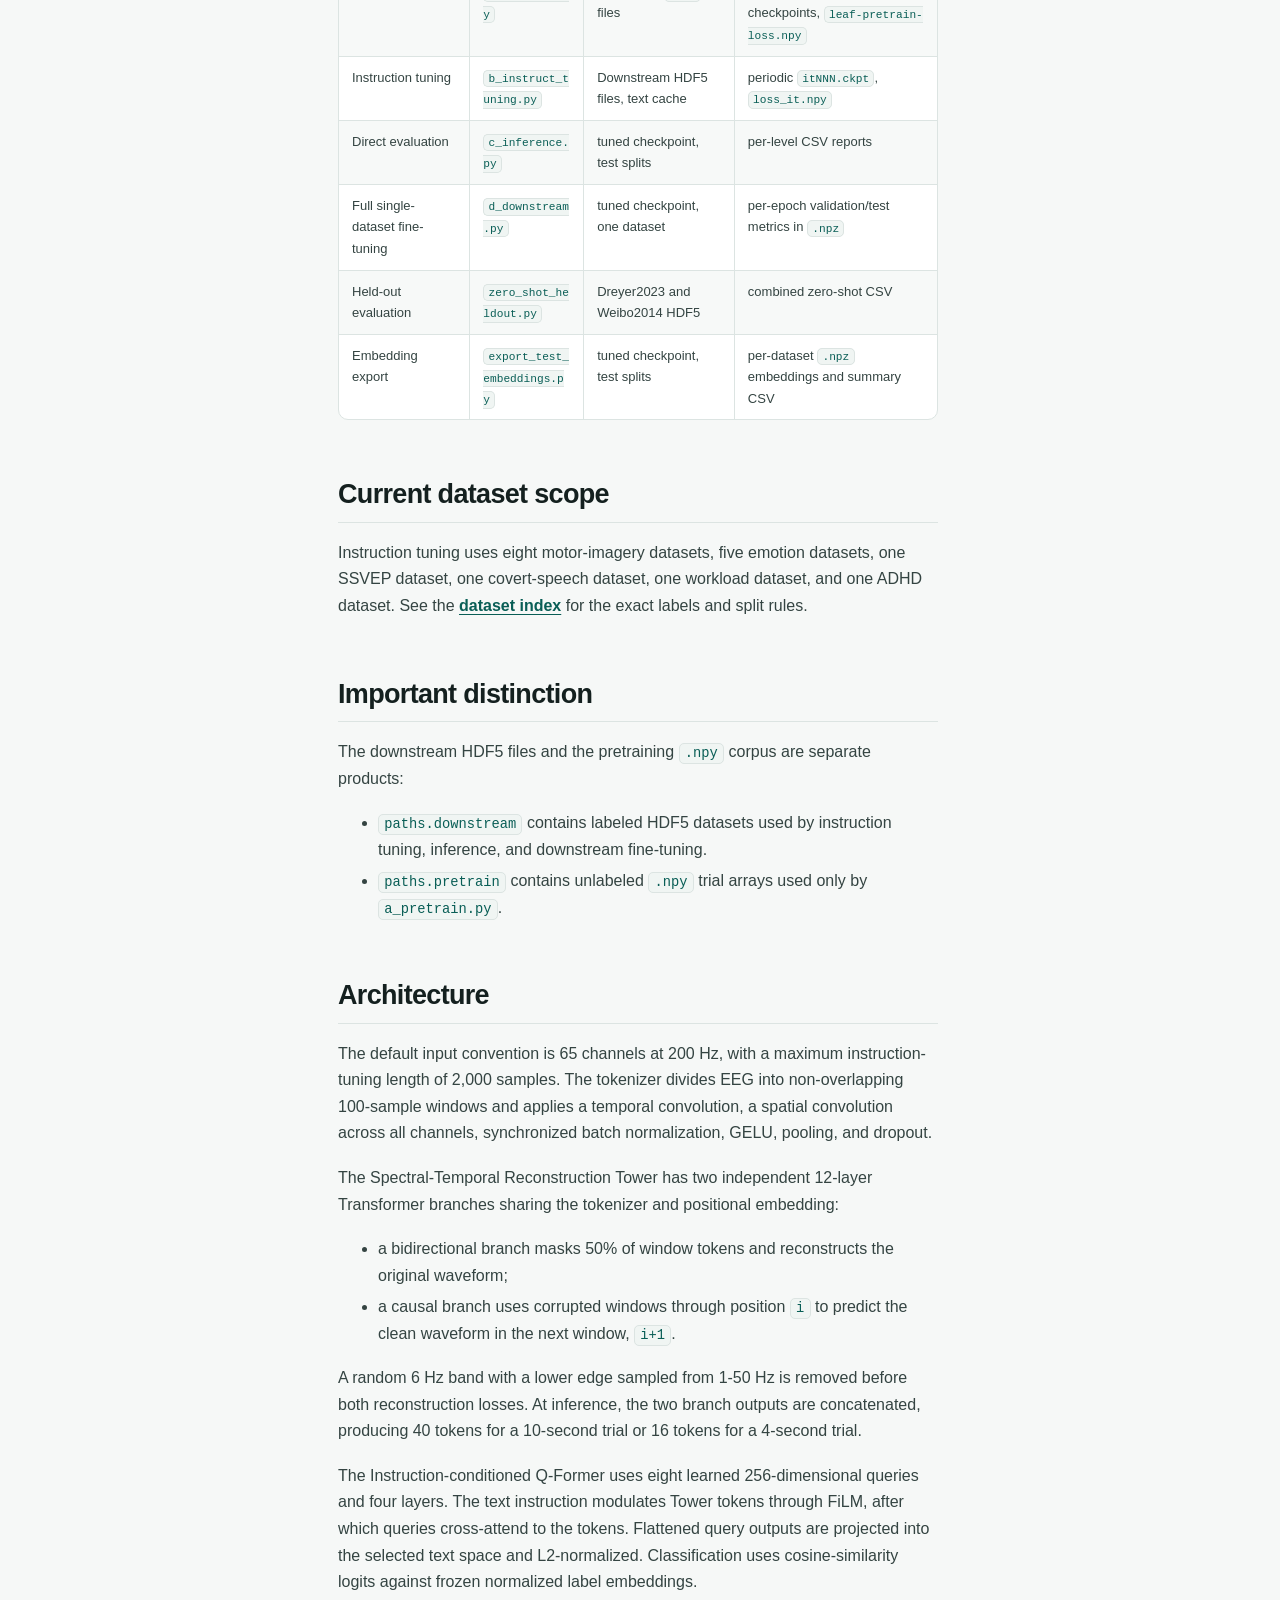
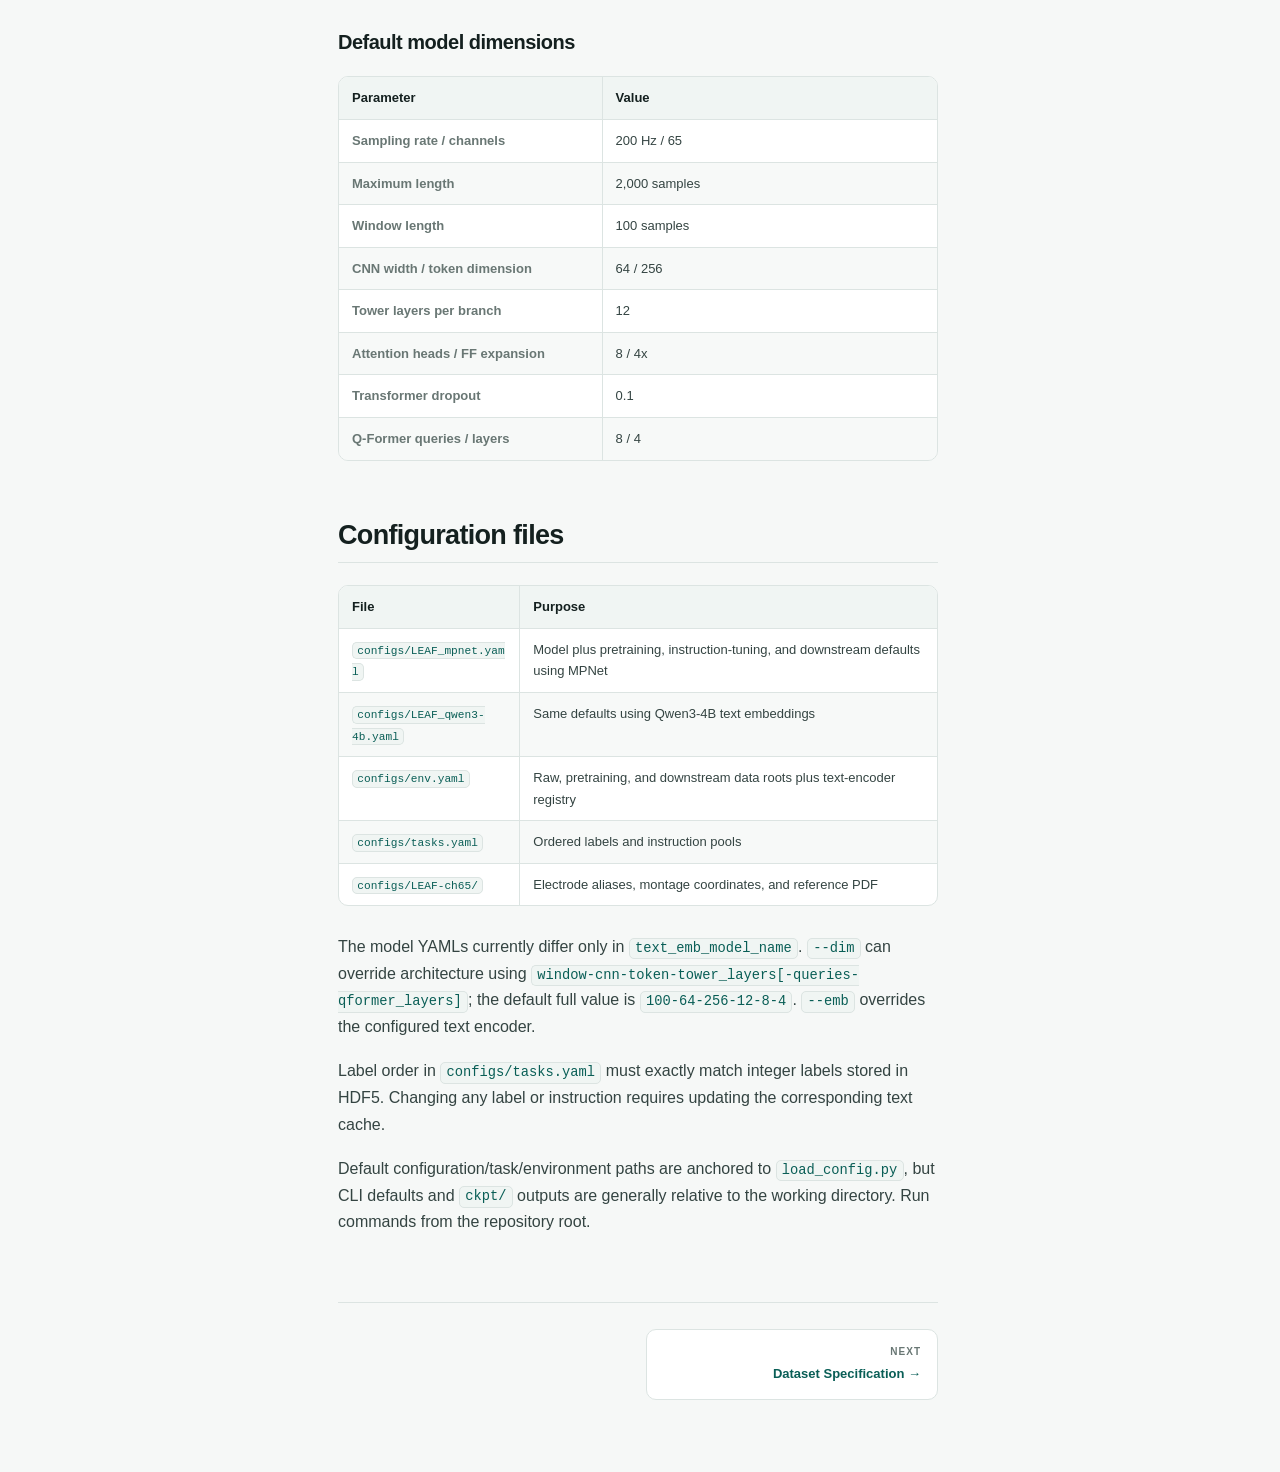
==== commit 35eced55: "update docs" ====
--- a/docs/index.html
+++ b/docs/index.html
@@ -7,7 +7,7 @@
   <meta name="theme-color" content="#f6f8f7">
   <title>Overview | LEAF Docs</title>
   <link rel="icon" href="../assets/leaf-mark.svg" type="image/svg+xml">
-  <link rel="stylesheet" href="assets/docs.css?v=20260825-4">
+  <link rel="stylesheet" href="assets/docs.css?v=20260825-6">
   <script>try{document.documentElement.dataset.theme=localStorage.getItem('leaf-doc-theme-v2')||'light'}catch(e){document.documentElement.dataset.theme='light'}</script>
 </head>
 <body data-search-index="search-index.json" data-docs-home="./">
@@ -200,6 +200,6 @@
     </main>
     <aside class="toc-column"><nav class="page-toc" aria-label="On this page"><h2>On this page</h2><a class="toc-level-2" href="#end-to-end-workflow">End-to-end workflow</a><a class="toc-level-2" href="#main-entry-points">Main entry points</a><a class="toc-level-2" href="#current-dataset-scope">Current dataset scope</a><a class="toc-level-2" href="#important-distinction">Important distinction</a><a class="toc-level-2" href="#architecture">Architecture</a><a class="toc-level-3" href="#default-model-dimensions">Default model dimensions</a><a class="toc-level-2" href="#configuration-files">Configuration files</a></nav></aside>
   </div>
-  <script src="assets/docs.js?v=20260825-4" defer></script>
+  <script src="assets/docs.js?v=20260825-6" defer></script>
 </body>
 </html>
--- a/docs/assets/docs.css
+++ b/docs/assets/docs.css
@@ -683,6 +683,57 @@
   border-bottom: 0;
 }
 
+.markdown-body th + th,
+.markdown-body td + td {
+  border-left: 1px solid var(--line);
+}
+
+.markdown-body th[style*="text-align: right"],
+.markdown-body td[style*="text-align: right"] {
+  text-align: left !important;
+}
+
+.markdown-body tbody tr:nth-child(even) td {
+  background: color-mix(in srgb, var(--paper-soft) 55%, transparent);
+}
+
+.table-wrap.compact-table-wrap {
+  width: min(100%, 720px);
+  margin-right: auto;
+  margin-left: auto;
+}
+
+.table-wrap.key-value-wrap {
+  width: min(100%, 660px);
+  margin-right: auto;
+  margin-left: auto;
+}
+
+.markdown-body .key-value-table {
+  table-layout: fixed;
+}
+
+.markdown-body .key-value-table th:first-child,
+.markdown-body .key-value-table td:first-child {
+  width: 44%;
+}
+
+.markdown-body .key-value-table th:nth-child(2),
+.markdown-body .key-value-table td:nth-child(2) {
+  width: 56%;
+  text-align: left !important;
+}
+
+.markdown-body .key-value-table td:first-child {
+  color: var(--muted);
+  font-weight: 620;
+}
+
+.markdown-body .key-value-table td:nth-child(2) {
+  color: var(--ink-soft);
+  font-weight: 540;
+}
+
 .page-pager {
   display: grid;
   grid-template-columns: 1fr 1fr;
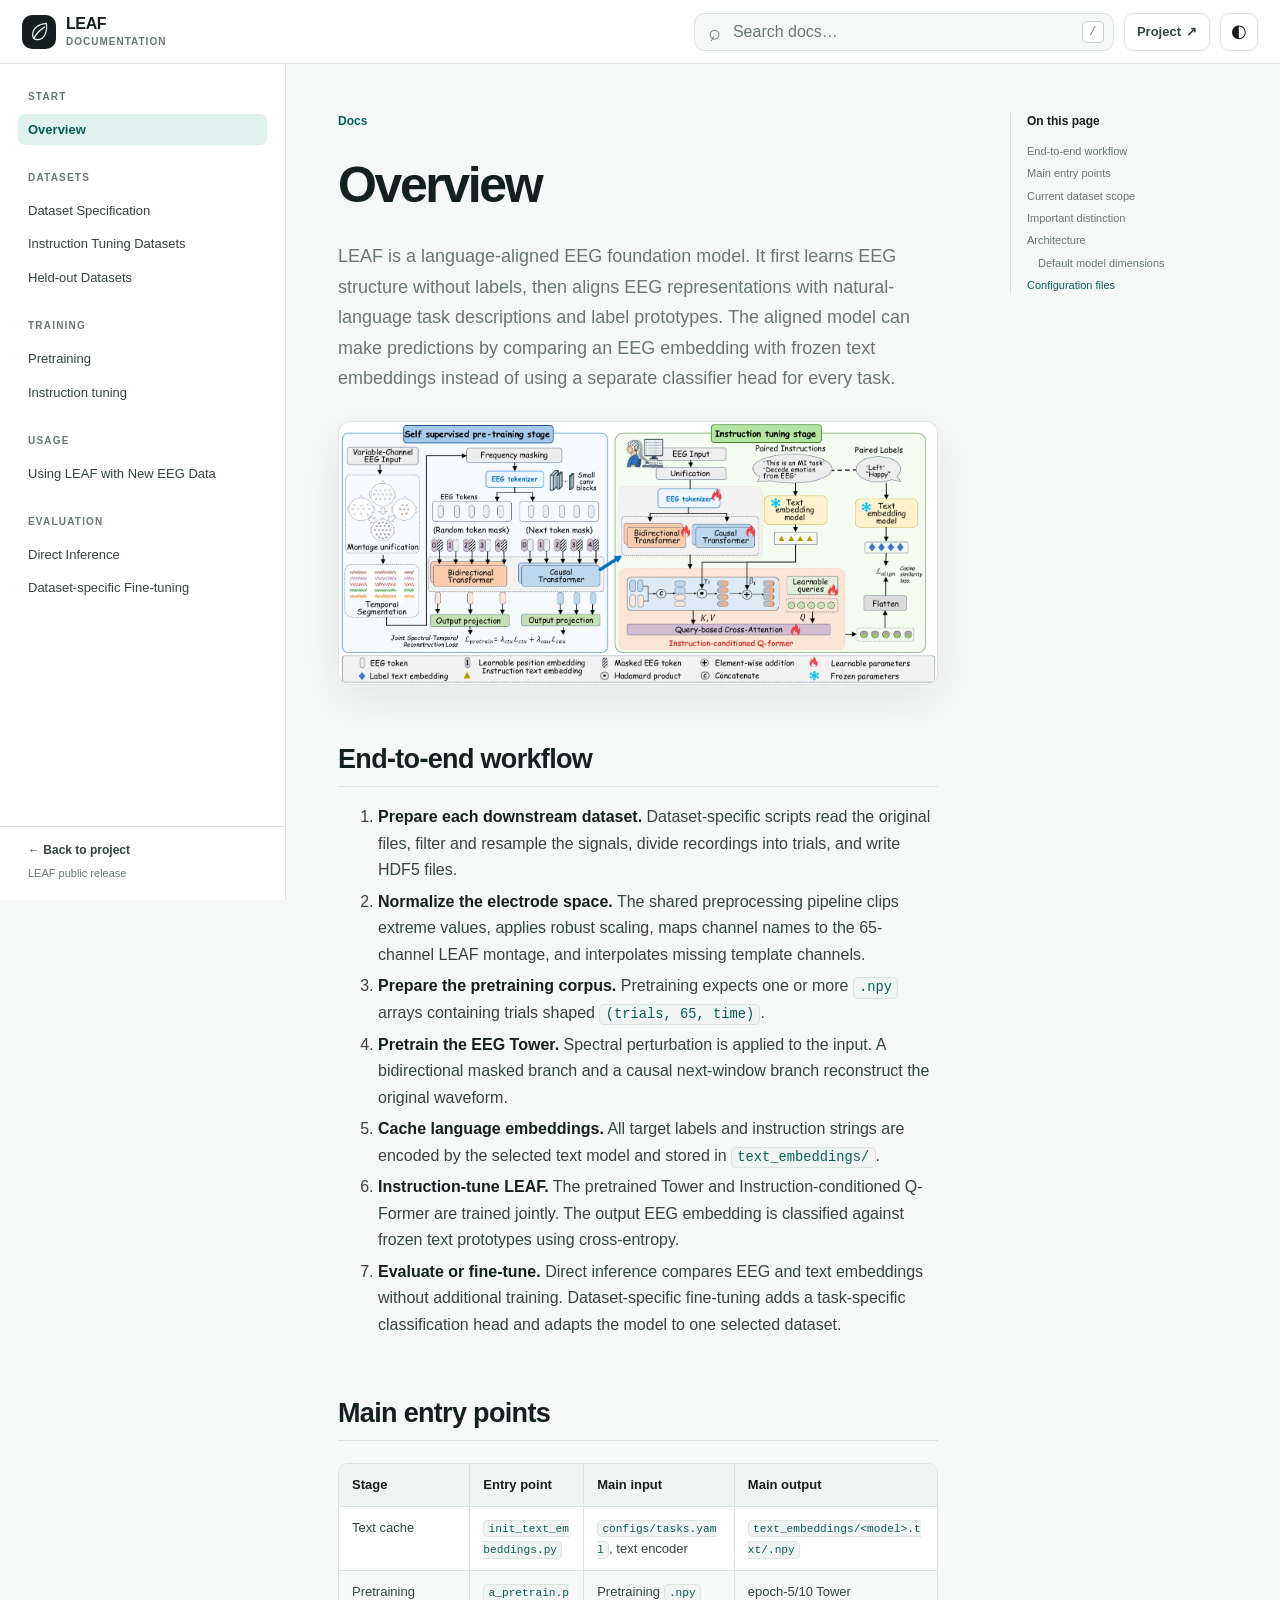
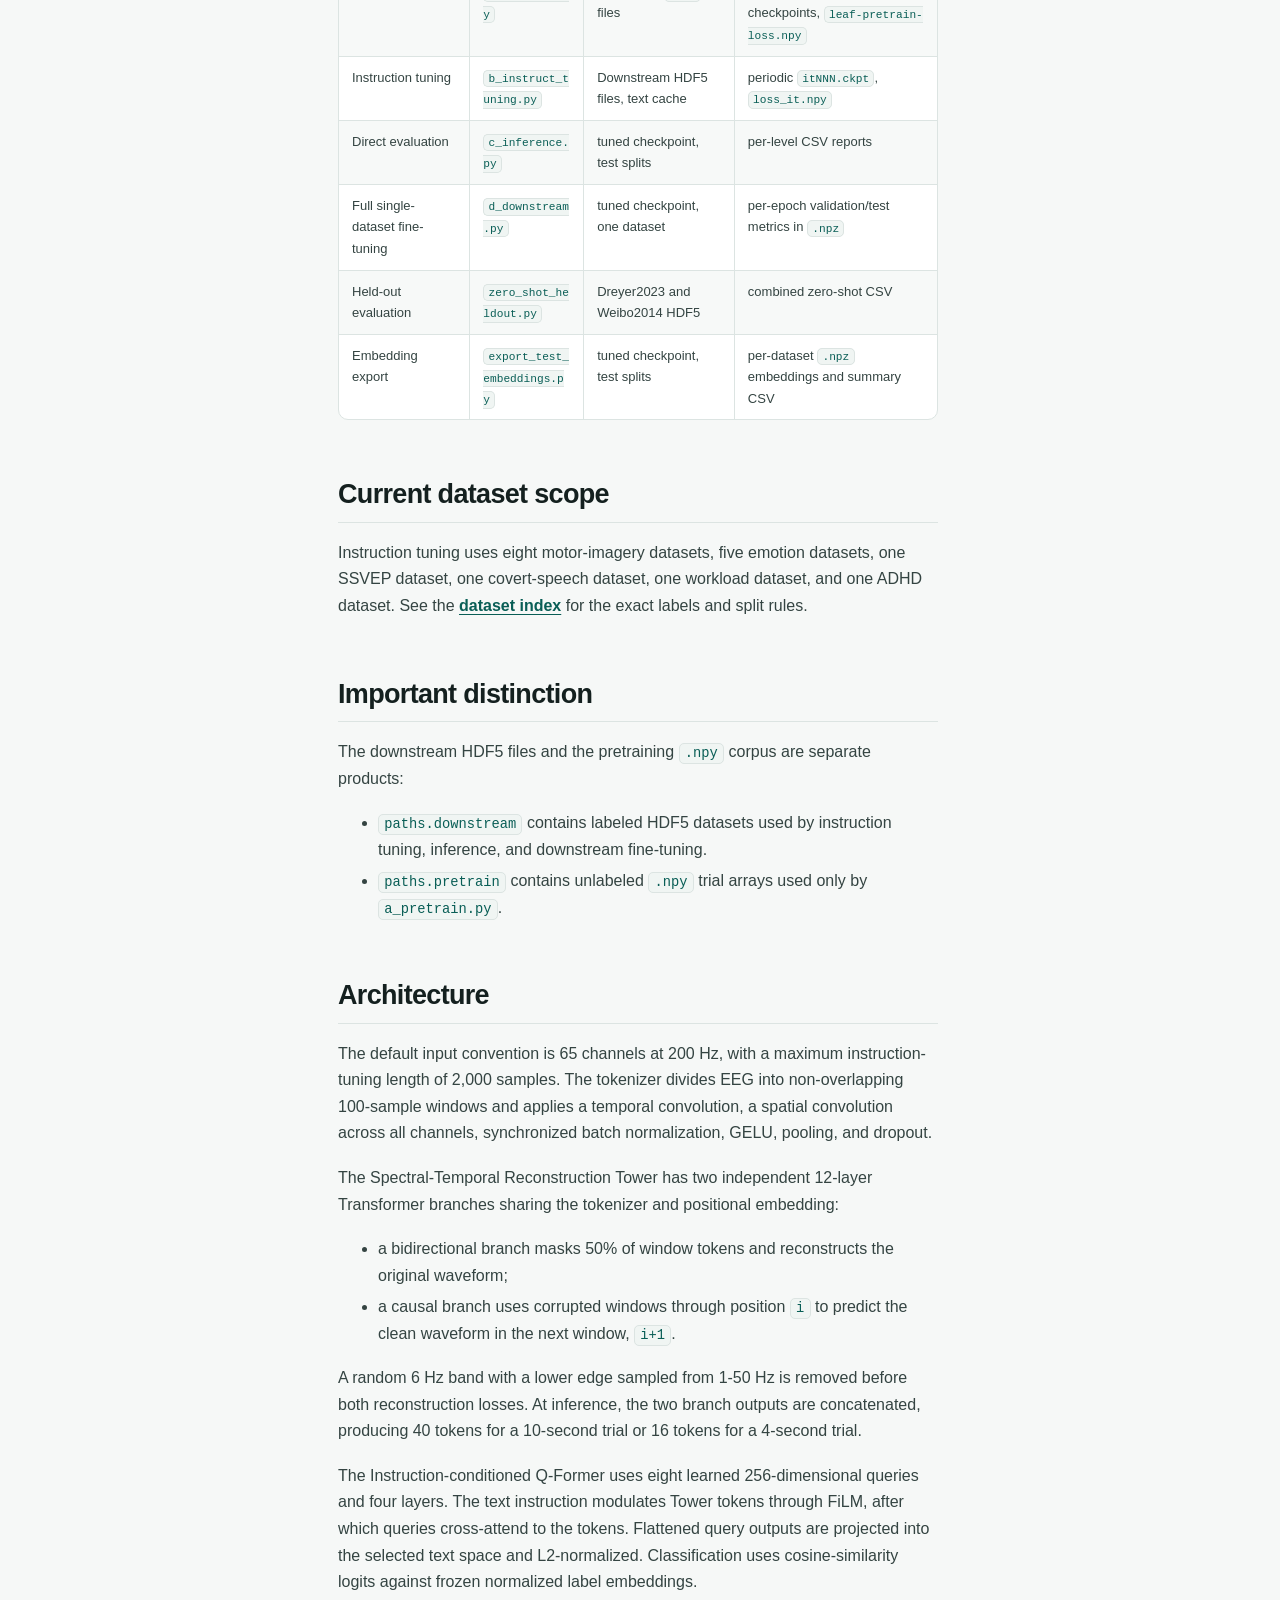
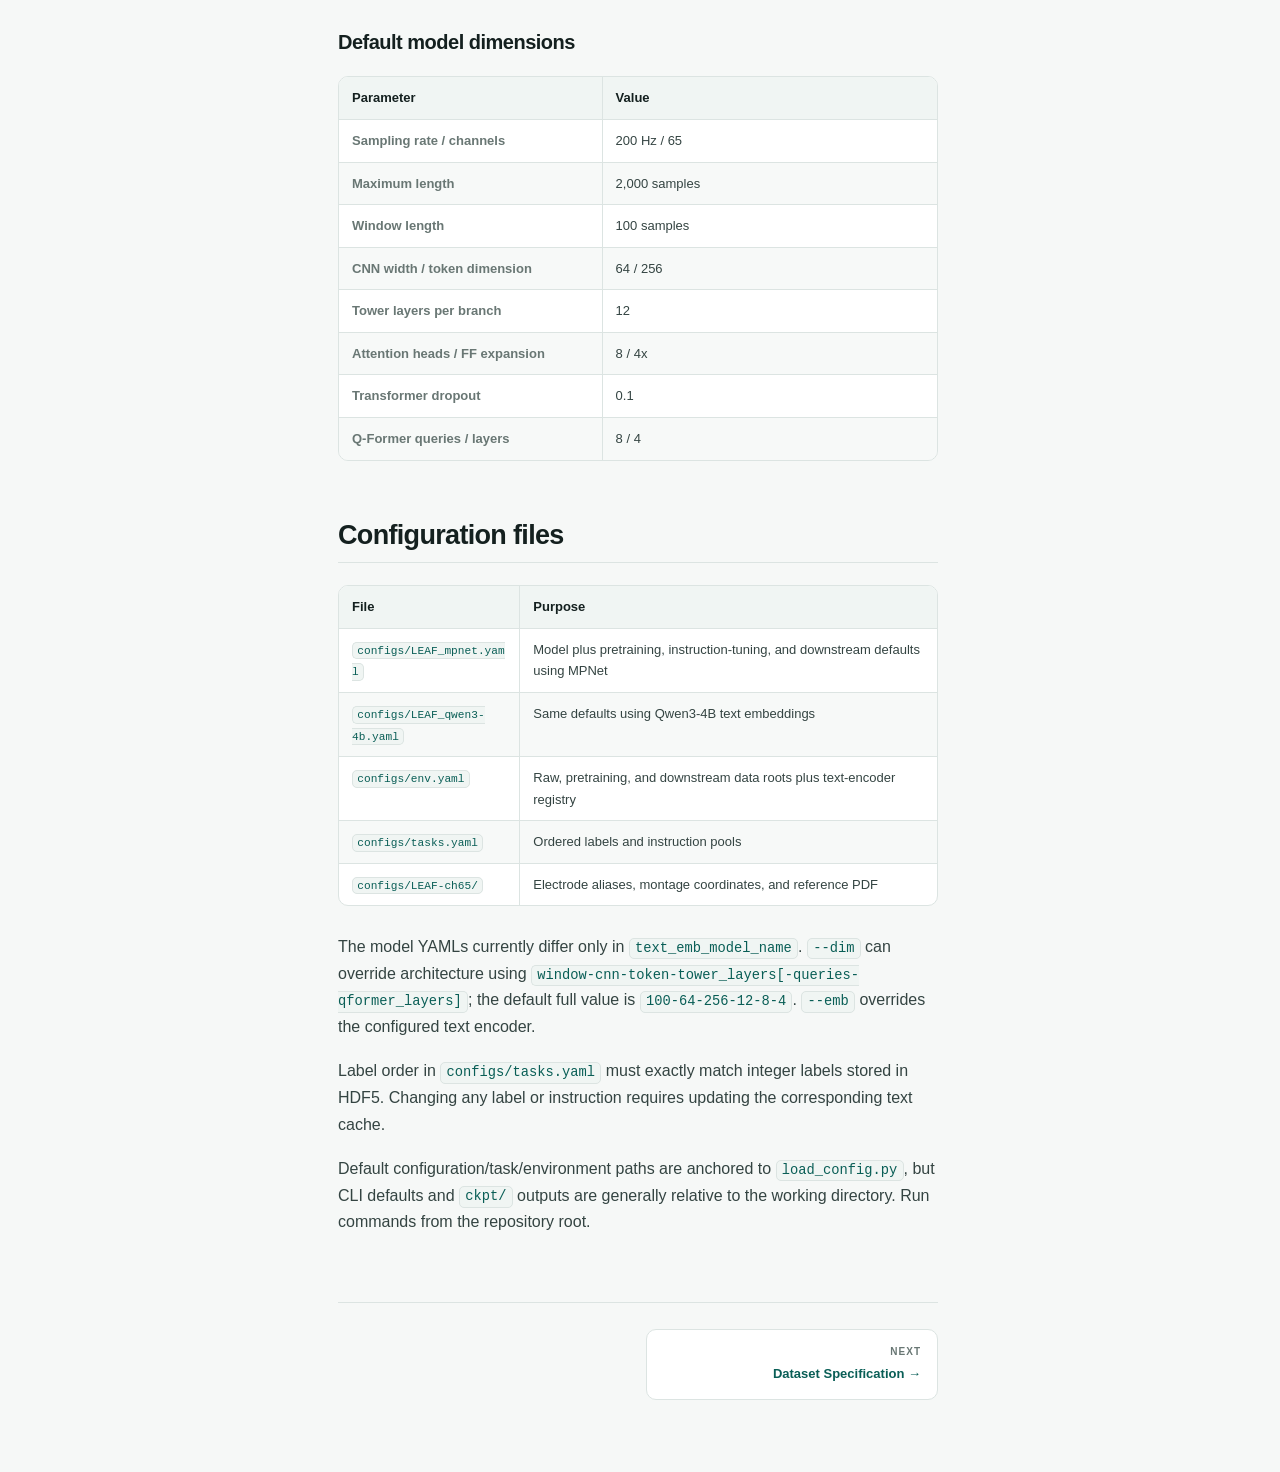
==== commit a95f715f: "Add usage guide" ====
--- a/docs/index.html
+++ b/docs/index.html
@@ -27,7 +27,7 @@
   </header>
   <div class="sidebar-backdrop" hidden></div>
   <aside class="docs-sidebar" id="docs-sidebar">
-    <div class="sidebar-scroll"><section class="nav-section"><h2>Start</h2><div class="nav-items"><a href="./" aria-current="page" class="active">Overview</a></div></section><section class="nav-section"><h2>Datasets</h2><div class="nav-items"><a href="datasets/">Dataset Specification</a><a href="datasets/instruction-tuning-datasets.html">Instruction Tuning Datasets</a><a href="datasets/held-out.html">Held-out Datasets</a></div></section><section class="nav-section"><h2>Training</h2><div class="nav-items"><a href="pretraining.html">Pretraining</a><a href="instruction-tuning.html">Instruction tuning</a></div></section><section class="nav-section"><h2>Evaluation</h2><div class="nav-items"><a href="direct-inference.html">Direct Inference</a><a href="single-dataset-finetuning.html">Dataset-specific Fine-tuning</a></div></section></div>
+    <div class="sidebar-scroll"><section class="nav-section"><h2>Start</h2><div class="nav-items"><a href="./" aria-current="page" class="active">Overview</a></div></section><section class="nav-section"><h2>Datasets</h2><div class="nav-items"><a href="datasets/">Dataset Specification</a><a href="datasets/instruction-tuning-datasets.html">Instruction Tuning Datasets</a><a href="datasets/held-out.html">Held-out Datasets</a></div></section><section class="nav-section"><h2>Training</h2><div class="nav-items"><a href="pretraining.html">Pretraining</a><a href="instruction-tuning.html">Instruction tuning</a></div></section><section class="nav-section"><h2>Usage</h2><div class="nav-items"><a href="using-leaf.html">Using LEAF with New EEG Data</a></div></section><section class="nav-section"><h2>Evaluation</h2><div class="nav-items"><a href="direct-inference.html">Direct Inference</a><a href="single-dataset-finetuning.html">Dataset-specific Fine-tuning</a></div></section></div>
     <footer><a href="../index.html">← Back to project</a><span>LEAF public release</span></footer>
   </aside>
   <div class="docs-layout">
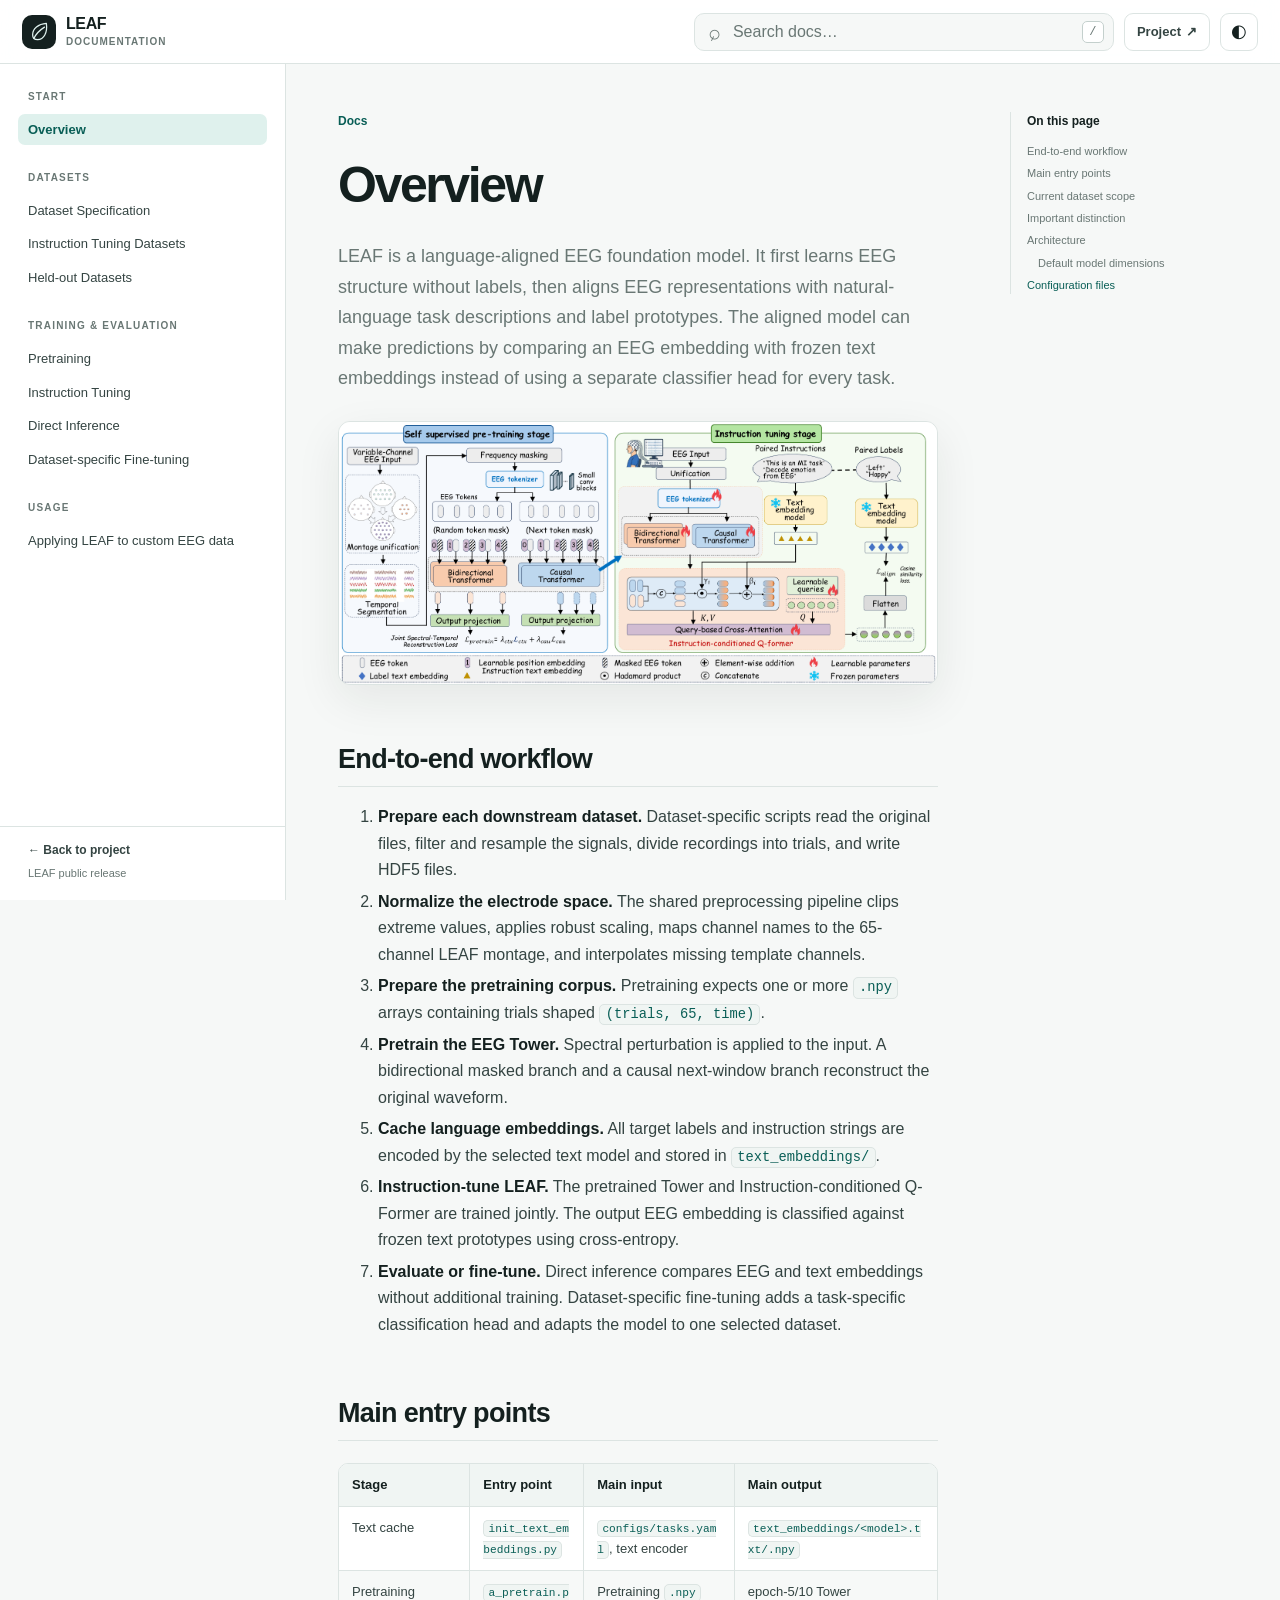
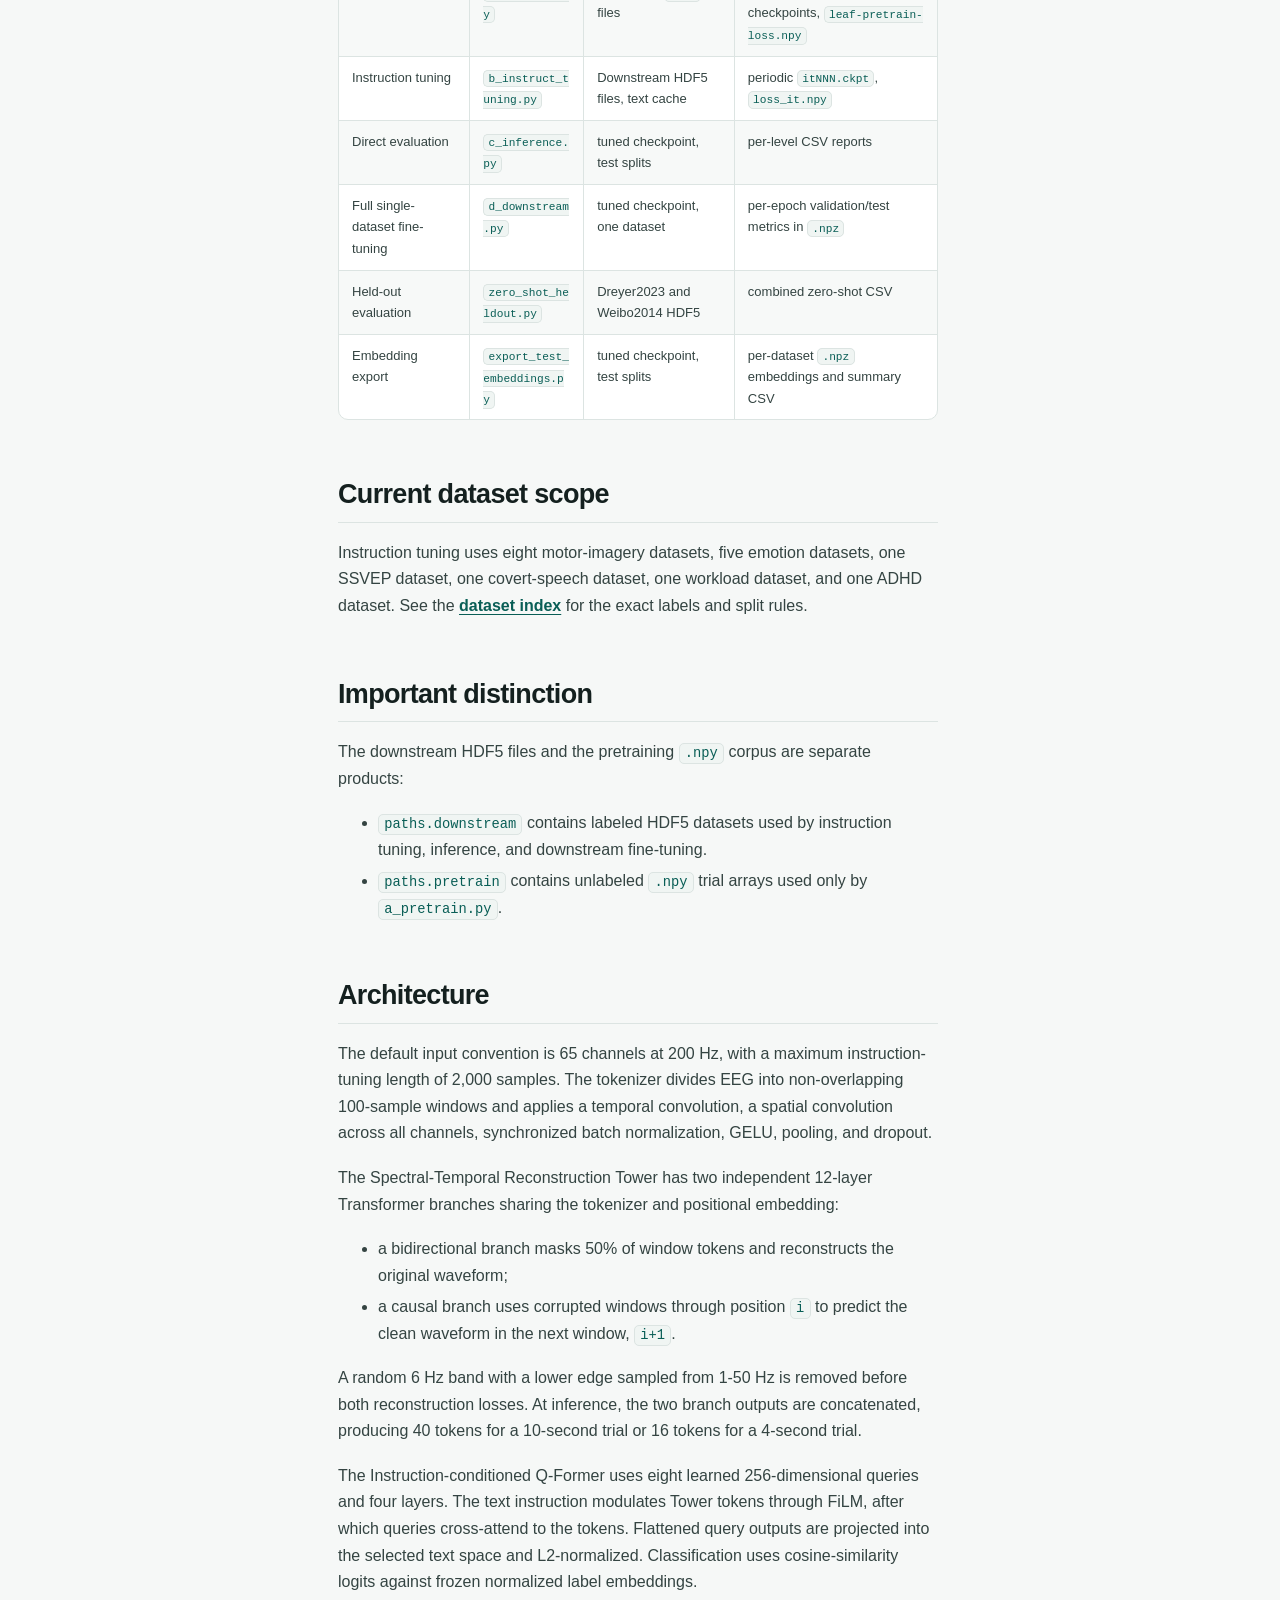
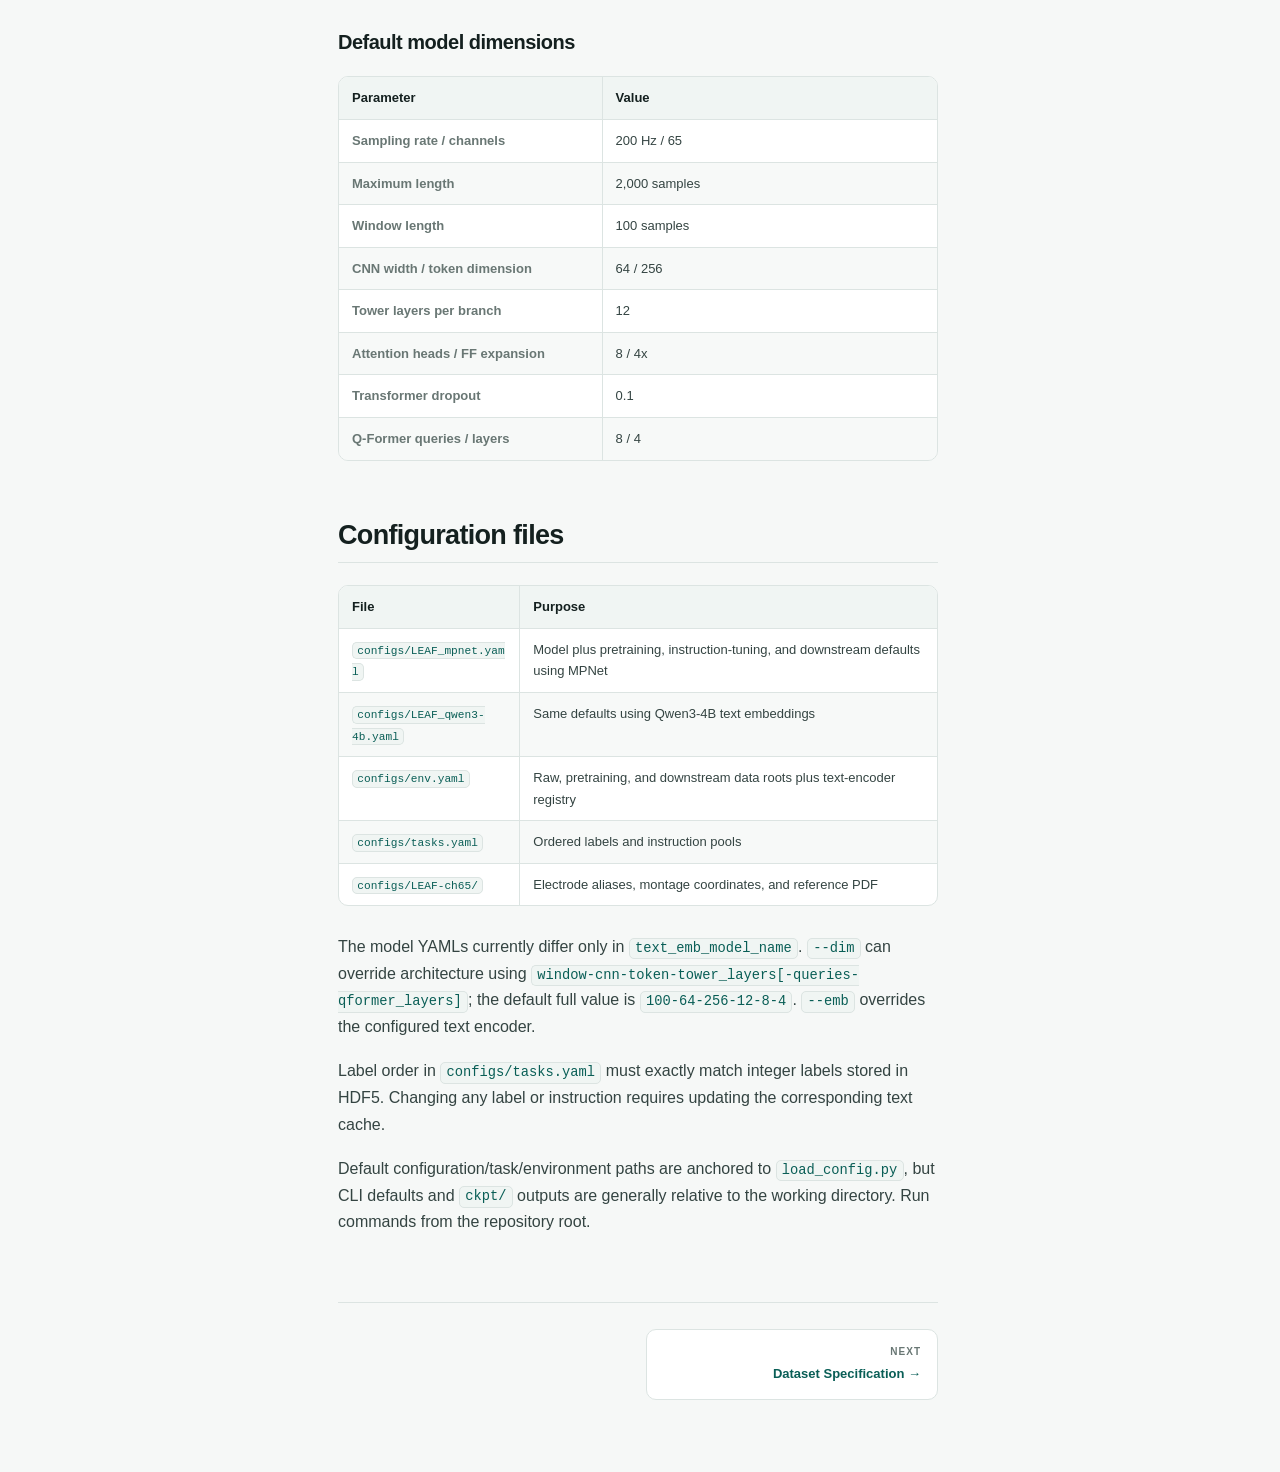
==== commit 1f3a3f3f: "Refine documentation navigation" ====
--- a/docs/index.html
+++ b/docs/index.html
@@ -27,7 +27,7 @@
   </header>
   <div class="sidebar-backdrop" hidden></div>
   <aside class="docs-sidebar" id="docs-sidebar">
-    <div class="sidebar-scroll"><section class="nav-section"><h2>Start</h2><div class="nav-items"><a href="./" aria-current="page" class="active">Overview</a></div></section><section class="nav-section"><h2>Datasets</h2><div class="nav-items"><a href="datasets/">Dataset Specification</a><a href="datasets/instruction-tuning-datasets.html">Instruction Tuning Datasets</a><a href="datasets/held-out.html">Held-out Datasets</a></div></section><section class="nav-section"><h2>Training</h2><div class="nav-items"><a href="pretraining.html">Pretraining</a><a href="instruction-tuning.html">Instruction tuning</a></div></section><section class="nav-section"><h2>Usage</h2><div class="nav-items"><a href="using-leaf.html">Using LEAF with New EEG Data</a></div></section><section class="nav-section"><h2>Evaluation</h2><div class="nav-items"><a href="direct-inference.html">Direct Inference</a><a href="single-dataset-finetuning.html">Dataset-specific Fine-tuning</a></div></section></div>
+    <div class="sidebar-scroll"><section class="nav-section"><h2>Start</h2><div class="nav-items"><a href="./" aria-current="page" class="active">Overview</a></div></section><section class="nav-section"><h2>Datasets</h2><div class="nav-items"><a href="datasets/">Dataset Specification</a><a href="datasets/instruction-tuning-datasets.html">Instruction Tuning Datasets</a><a href="datasets/held-out.html">Held-out Datasets</a></div></section><section class="nav-section"><h2>Training &amp; Evaluation</h2><div class="nav-items"><a href="pretraining.html">Pretraining</a><a href="instruction-tuning.html">Instruction Tuning</a><a href="direct-inference.html">Direct Inference</a><a href="single-dataset-finetuning.html">Dataset-specific Fine-tuning</a></div></section><section class="nav-section"><h2>Usage</h2><div class="nav-items"><a href="using-leaf.html">Applying LEAF to custom EEG data</a></div></section></div>
     <footer><a href="../index.html">← Back to project</a><span>LEAF public release</span></footer>
   </aside>
   <div class="docs-layout">
